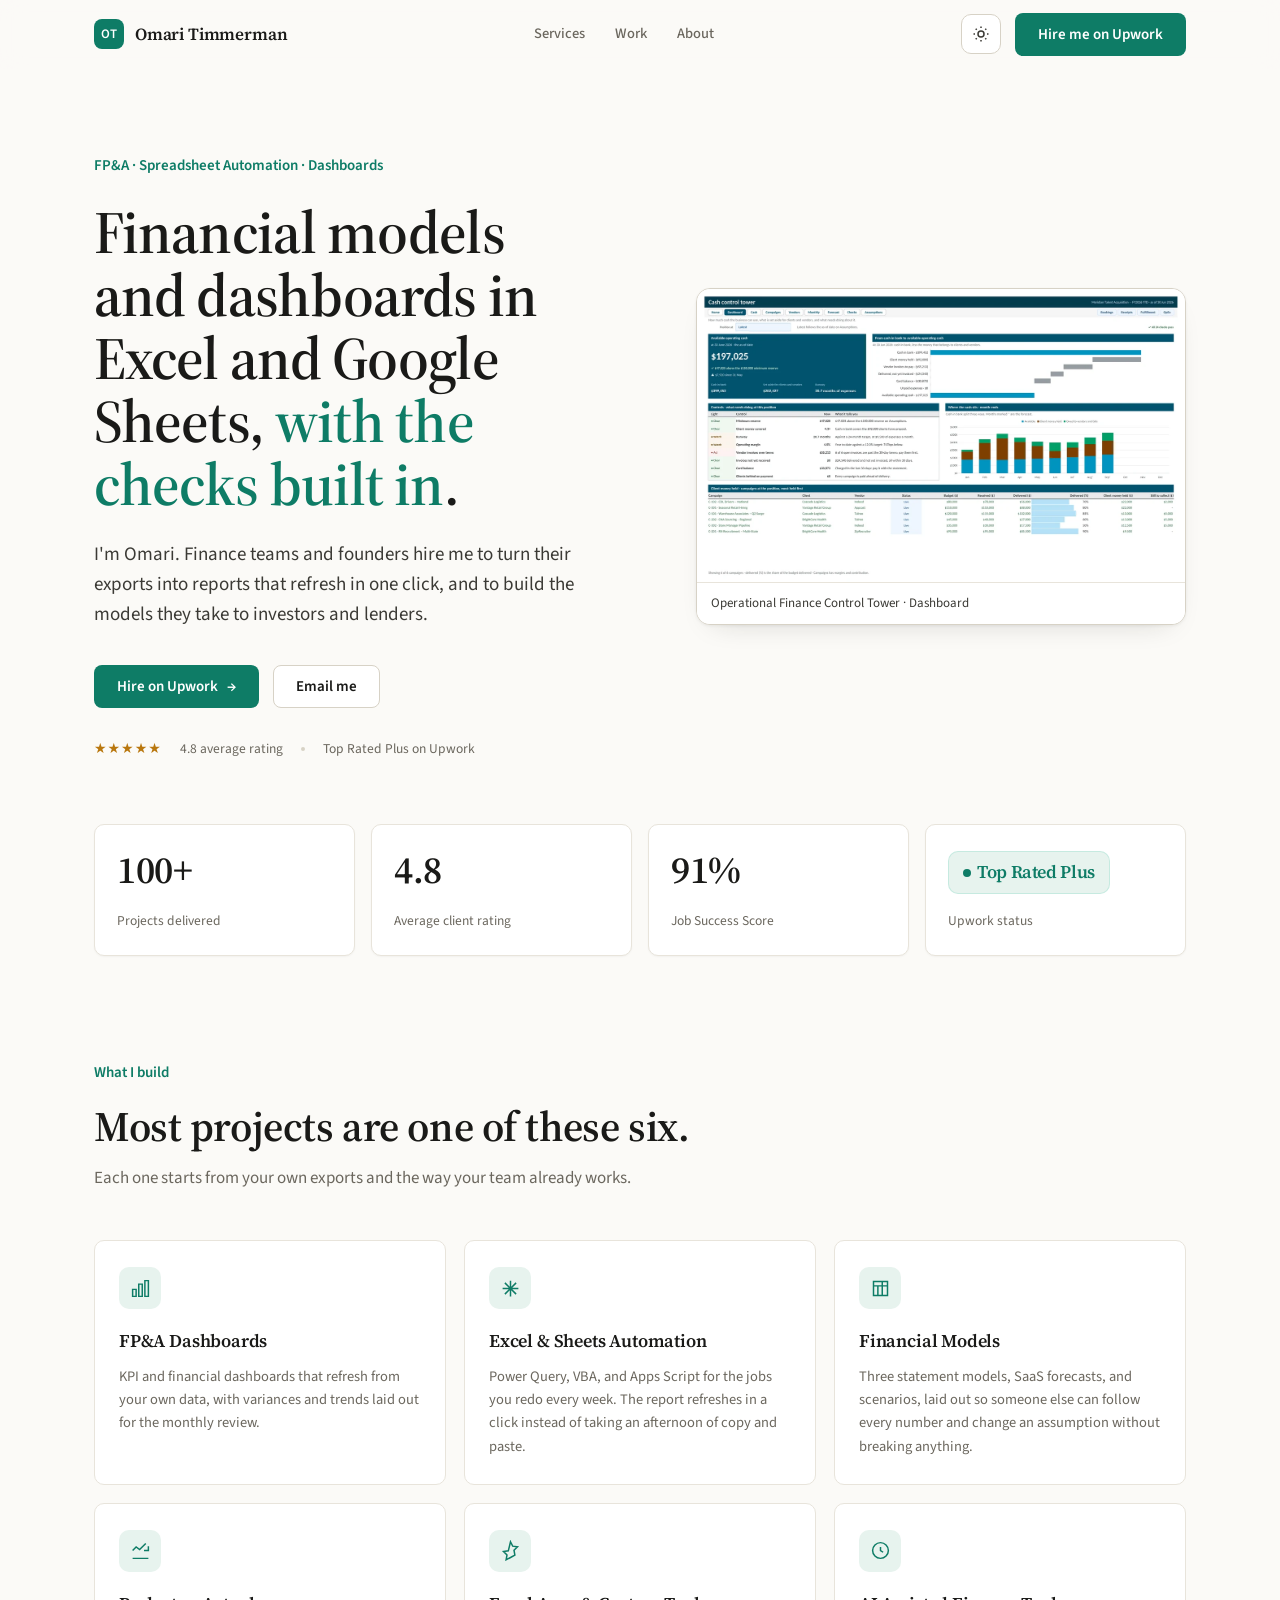
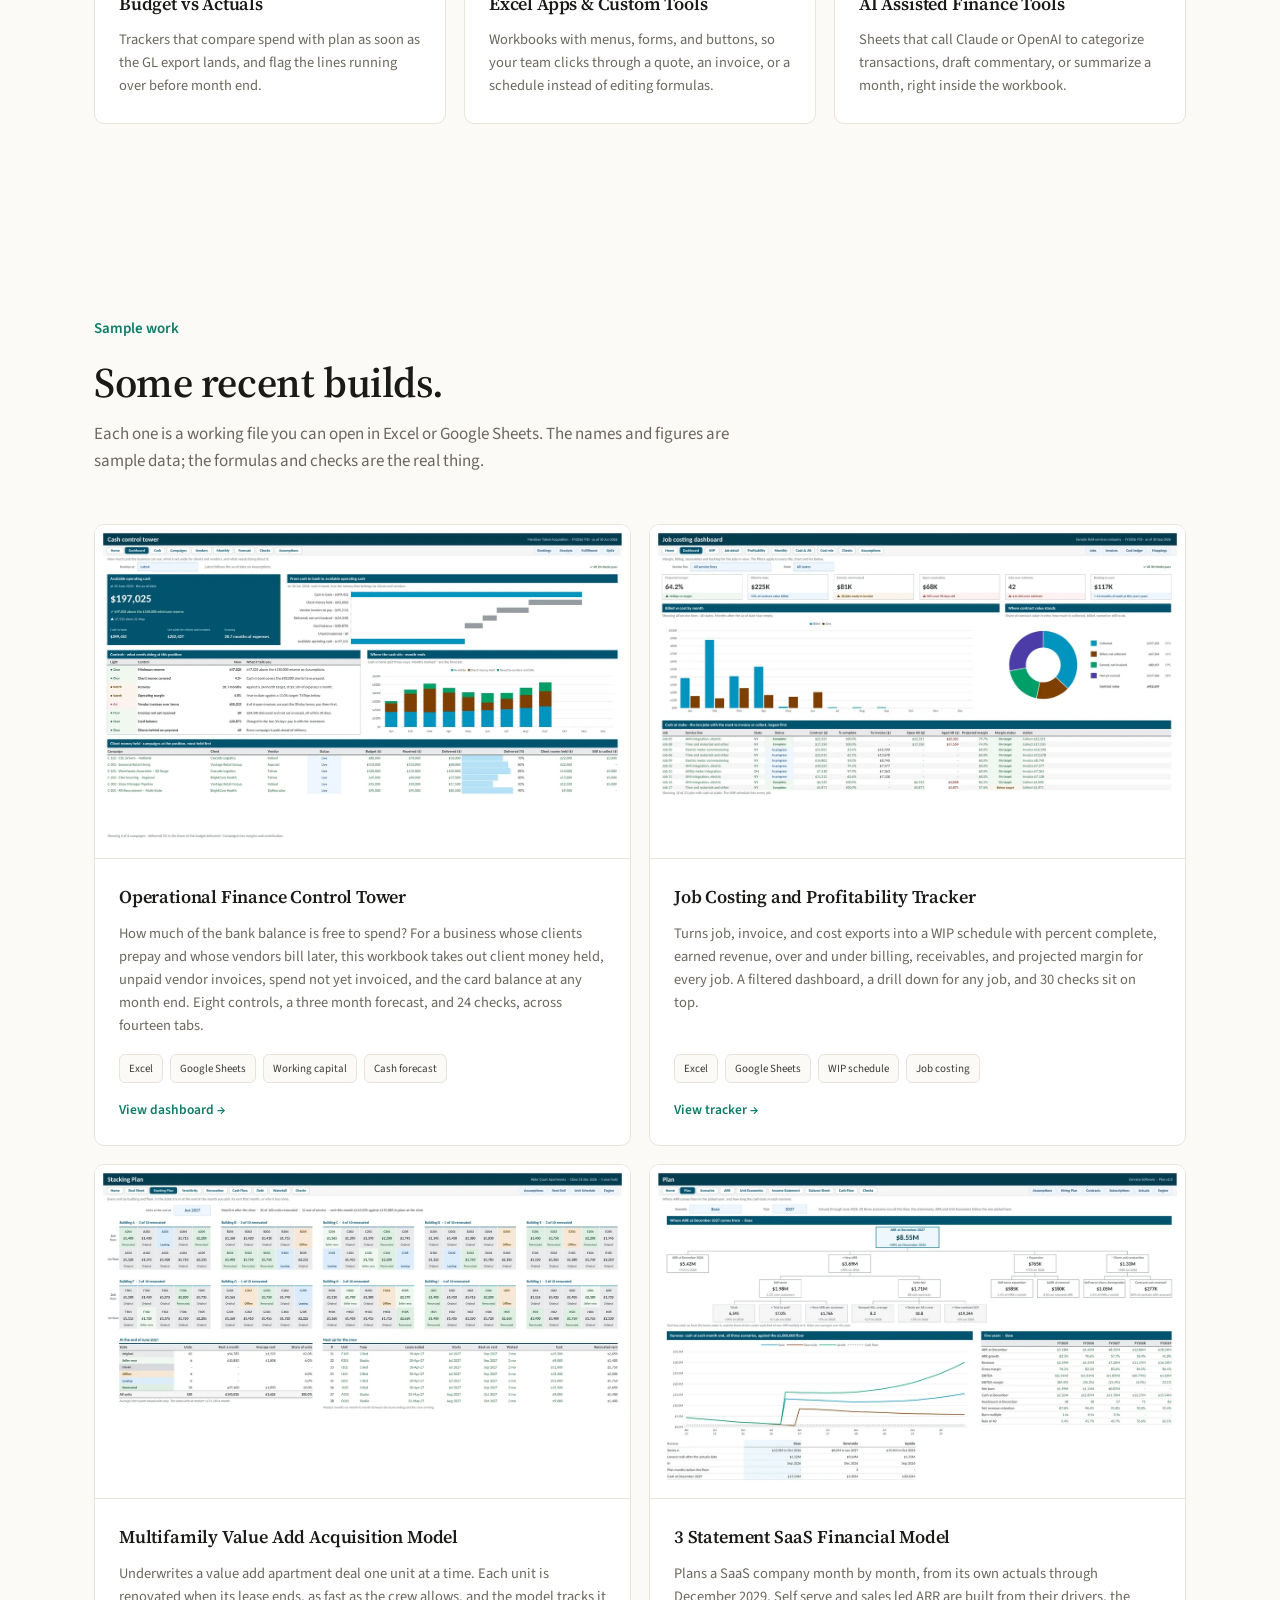
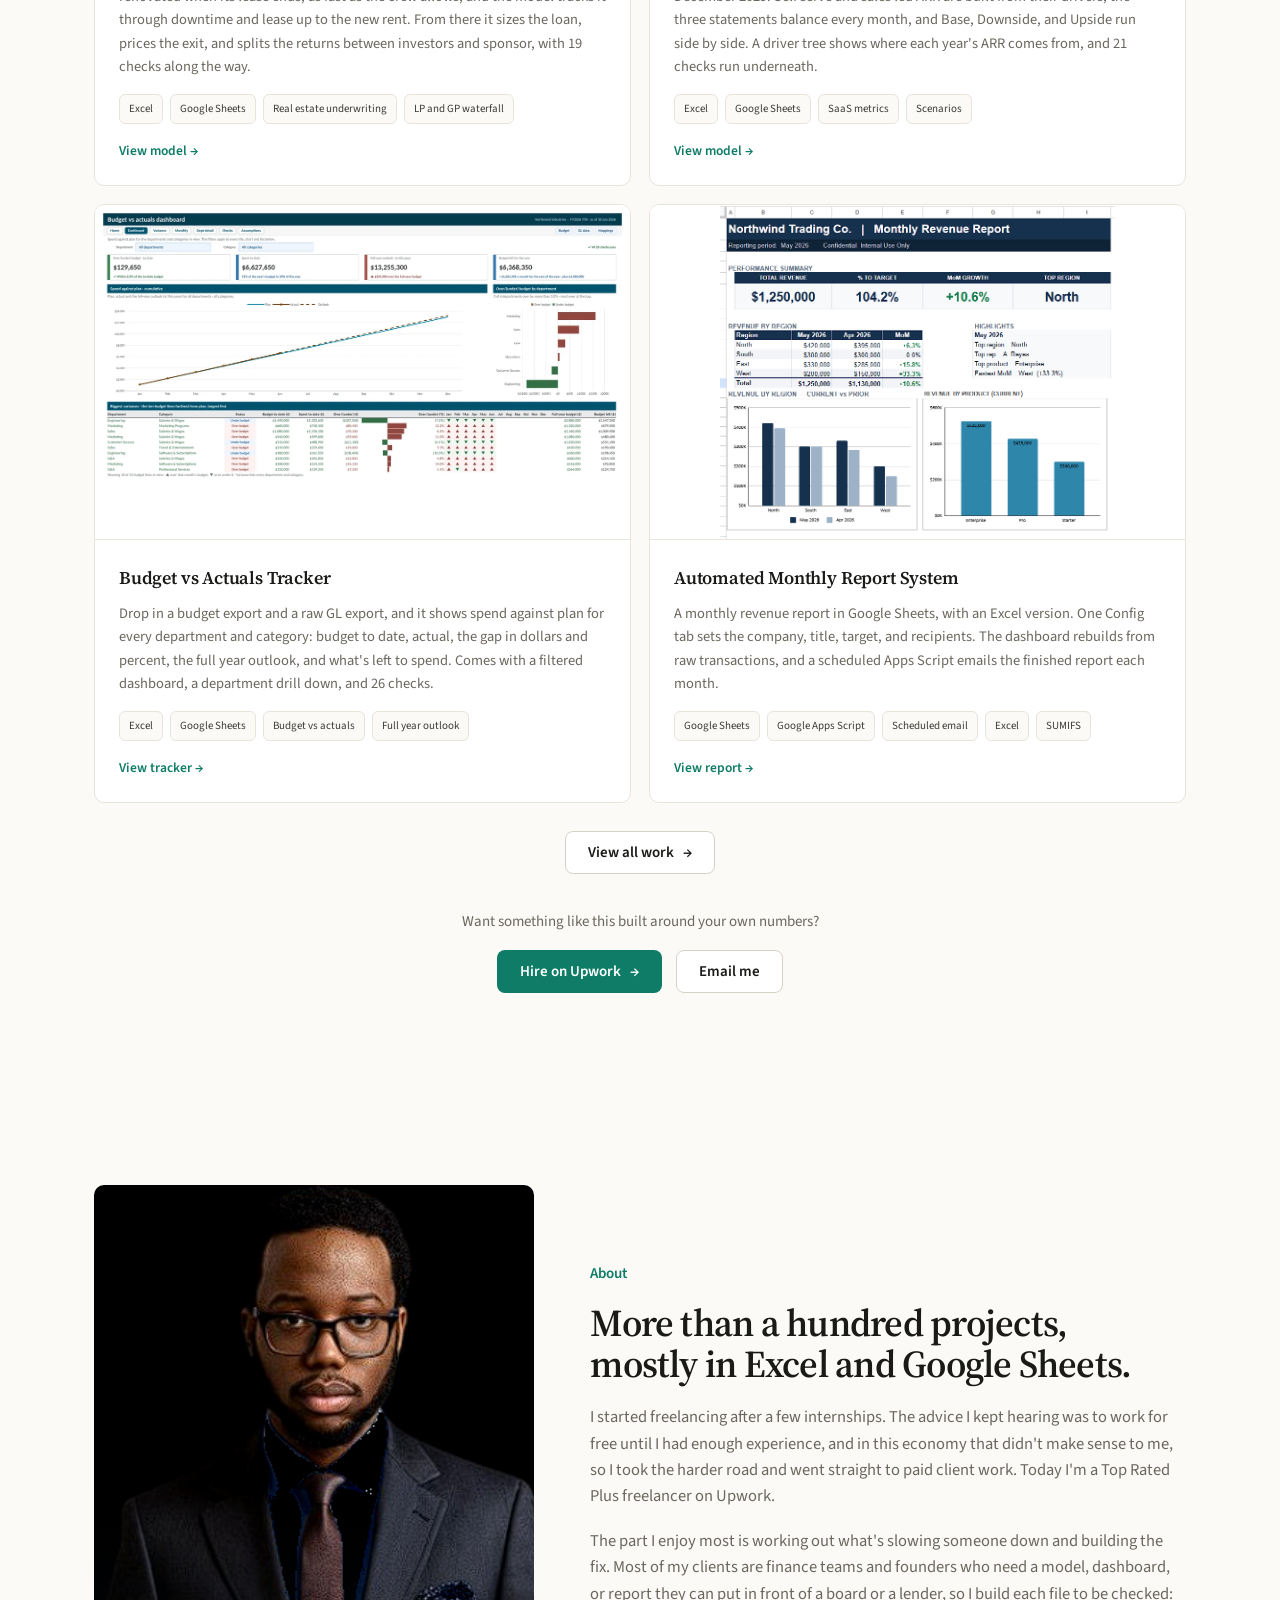
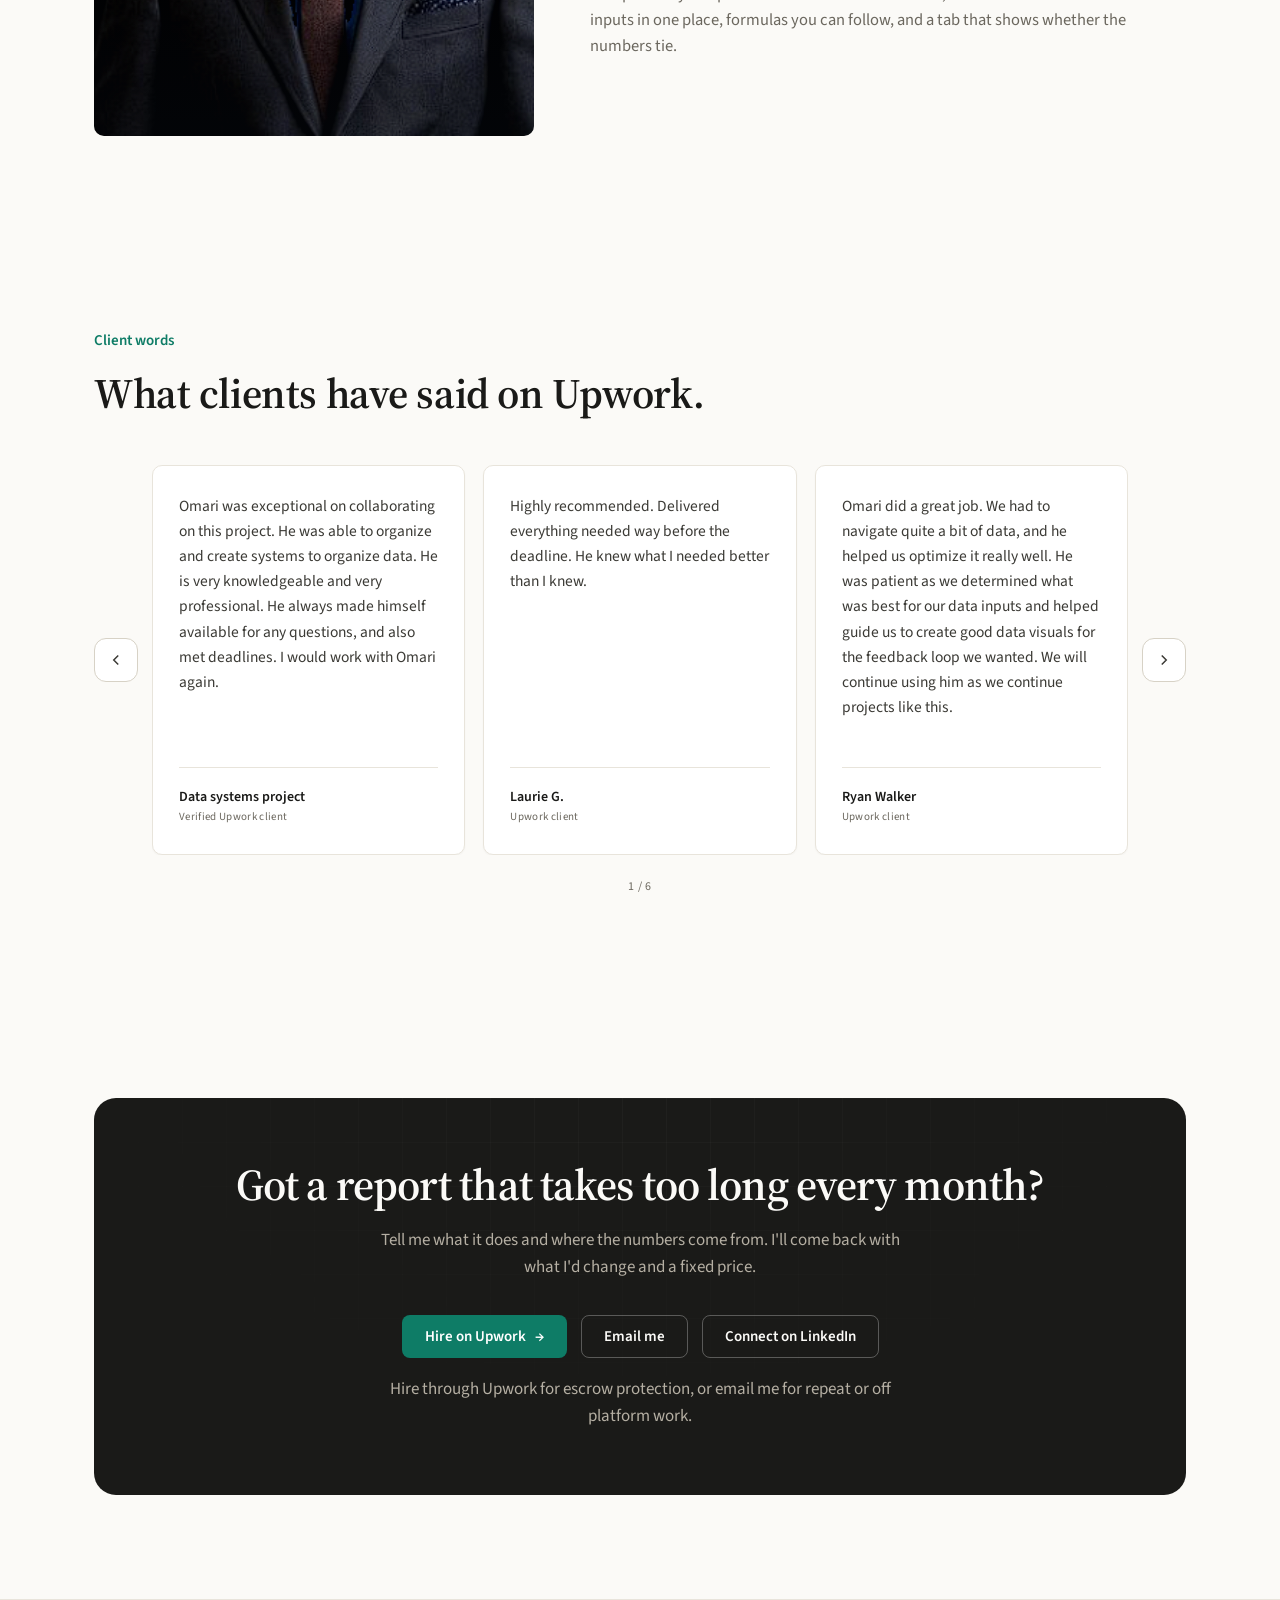
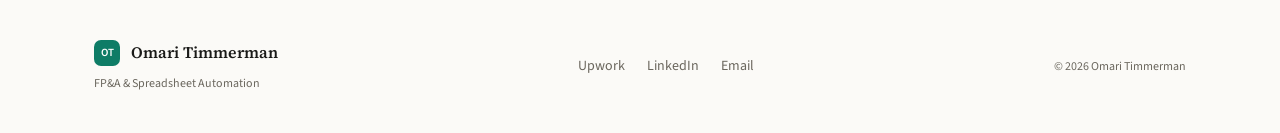
==== index.html @ 6c4e1626 "Match Upwork: rating 4.8, Job Success 91%, reviews in the clients' words - Homepage and live deck sh" ====
<!DOCTYPE html>
<html lang="en">
<head>
<meta charset="UTF-8">
<meta name="viewport" content="width=device-width, initial-scale=1.0">
<script>
(function(){
  var stored = localStorage.getItem('theme');
  var dark = stored === 'dark' || (stored !== 'light' && window.matchMedia('(prefers-color-scheme: dark)').matches);
  if (dark) document.documentElement.setAttribute('data-theme', 'dark');
})();
</script>
<title>Omari Timmerman · FP&A Dashboards &amp; Spreadsheet Automation</title>
<meta name="description" content="Financial models, dashboards, and reporting in Excel and Google Sheets, with the checks built in. Omari Timmerman, Top Rated Plus on Upwork, 100+ projects.">
<link rel="canonical" href="https://timmermaninsight.com/">
<meta property="og:url" content="https://timmermaninsight.com/">
<meta property="og:image" content="https://timmermaninsight.com/assets/og-default.webp">
<meta name="twitter:image" content="https://timmermaninsight.com/assets/og-default.webp">
<meta property="og:type" content="website">
<meta property="og:title" content="Omari Timmerman · FP&A Dashboards &amp; Spreadsheet Automation">
<meta property="og:description" content="Financial models, dashboards, and reporting in Excel and Google Sheets, with the checks built in.">
<meta name="twitter:card" content="summary_large_image">
<link rel="icon" href="data:image/svg+xml,%3Csvg xmlns='http://www.w3.org/2000/svg' viewBox='0 0 32 32'%3E%3Crect width='32' height='32' rx='7' fill='%2334C29E'/%3E%3Ctext x='16' y='22' font-family='monospace' font-size='15' font-weight='700' fill='white' text-anchor='middle'%3EOT%3C/text%3E%3C/svg%3E">
<link rel="preconnect" href="https://fonts.googleapis.com">
<link rel="preconnect" href="https://fonts.gstatic.com" crossorigin>
<link href="https://fonts.googleapis.com/css2?family=Source+Sans+3:wght@400;500;600;700&family=Source+Serif+4:opsz,wght@8..60,500;8..60,600;8..60,700&display=swap" rel="stylesheet">
<link rel="stylesheet" href="styles.css?v=20261114c">
</head>
<body>

<!-- NAV -->
<header class="nav" id="nav">
  <div class="wrap nav-inner">
    <a href="#top" class="brand"><span class="mark">OT</span> Omari Timmerman</a>
    <nav class="nav-links">
      <a href="#services">Services</a>
      <a href="work.html">Work</a>
      <a href="#about">About</a>
    </nav>
    <div class="nav-cta">
      <button type="button" class="theme-toggle" id="theme-toggle" aria-label="Switch to dark mode" aria-pressed="false">
        <svg class="theme-icon theme-icon-sun" viewBox="0 0 24 24" fill="none" stroke="currentColor" stroke-width="2" aria-hidden="true"><circle cx="12" cy="12" r="4"/><path d="M12 2v2M12 20v2M4.93 4.93l1.41 1.41M17.66 17.66l1.41 1.41M2 12h2M20 12h2M4.93 19.07l1.41-1.41M17.66 6.34l1.41-1.41"/></svg>
        <svg class="theme-icon theme-icon-moon" viewBox="0 0 24 24" fill="none" stroke="currentColor" stroke-width="2" aria-hidden="true"><path d="M21 12.79A9 9 0 1 1 11.21 3 7 7 0 0 0 21 12.79z"/></svg>
      </button>
      <a class="btn btn-primary" href="https://www.upwork.com/freelancers/omaritimmerman" target="_blank" rel="noopener">Hire me on Upwork</a>
    </div>
  </div>
</header>

<main id="top">

<!-- HERO -->
<section class="hero">
  <div class="hero-grid-bg"></div>
  <div class="wrap hero-inner">
    <div class="hero-copy">
      <span class="eyebrow">FP&amp;A · Spreadsheet Automation · Dashboards</span>
      <h1>Financial models and dashboards in Excel and Google Sheets, <span class="hl">with the checks built in</span>.</h1>
      <p class="hero-sub">I'm Omari. Finance teams and founders hire me to turn their exports into reports that refresh in one click, and to build the models they take to investors and lenders.</p>
      <div class="hero-actions">
        <a class="btn btn-primary" href="https://www.upwork.com/freelancers/omaritimmerman" target="_blank" rel="noopener">Hire on Upwork <span class="btn-arrow">&rarr;</span></a>
        <a class="btn btn-ghost" href="mailto:Omari@timmermaninsight.com?subject=Project%20inquiry">Email me</a>
      </div>
      <div class="hero-trust">
        <span class="stars">&#9733;&#9733;&#9733;&#9733;&#9733;</span>
        <span>4.8 average rating</span>
        <span class="dot"></span>
        <span>Top Rated Plus on Upwork</span>
      </div>
    </div>

    <div class="hero-vis">
      <a class="hero-shot" href="operational-finance-control.html">
        <img src="assets/operational-finance-control/cover.webp" width="1200" height="721" style="display:block;width:100%;max-width:100%;height:auto" alt="The Dashboard tab of the Operational Finance Control Tower workbook">
        <span class="hero-shot__cap">Operational Finance Control Tower · Dashboard</span>
      </a>
    </div>
  </div>
</section>

<!-- STATS -->
<section class="stats" aria-label="Track record">
  <div class="wrap">
    <div class="stats-grid">
      <div class="stat reveal">
        <div class="num"><span>100+</span></div>
        <div class="lab">Projects delivered</div>
      </div>
      <div class="stat reveal">
        <div class="num"><span>4.8</span></div>
        <div class="lab">Average client rating</div>
      </div>
      <div class="stat reveal">
        <div class="num"><span>91%</span></div>
        <div class="lab">Job Success Score</div>
      </div>
      <div class="stat reveal">
        <div class="num num-status"><span class="status-badge">Top Rated Plus</span></div>
        <div class="lab">Upwork status</div>
      </div>
    </div>
  </div>
</section>


<!-- SERVICES -->
<section id="services">
  <div class="wrap">
    <div class="sec-head reveal">
      <span class="eyebrow">What I build</span>
      <h2>Most projects are one of these six.</h2>
      <p>Each one starts from your own exports and the way your team already works.</p>
    </div>
    <div class="services-grid">
      <div class="svc reveal">
        <div class="svc-ic"><svg viewBox="0 0 24 24"><path d="M3 13h4v8H3zM10 7h4v14h-4zM17 3h4v18h-4z"/></svg></div>
        <h3>FP&amp;A Dashboards</h3>
        <p>KPI and financial dashboards that refresh from your own data, with variances and trends laid out for the monthly review.</p>
      </div>
      <div class="svc reveal">
        <div class="svc-ic"><svg viewBox="0 0 24 24"><path d="M12 3v18M3 12h18M5.6 5.6l12.8 12.8M18.4 5.6 5.6 18.4"/></svg></div>
        <h3>Excel &amp; Sheets Automation</h3>
        <p>Power Query, VBA, and Apps Script for the jobs you redo every week. The report refreshes in a click instead of taking an afternoon of copy and paste.</p>
      </div>
      <div class="svc reveal">
        <div class="svc-ic"><svg viewBox="0 0 24 24"><path d="M4 4h16v16H4zM4 9h16M9 9v11M14 4v16"/></svg></div>
        <h3>Financial Models</h3>
        <p>Three statement models, SaaS forecasts, and scenarios, laid out so someone else can follow every number and change an assumption without breaking anything.</p>
      </div>
      <div class="svc reveal">
        <div class="svc-ic"><svg viewBox="0 0 24 24"><path d="M3 12l4-4 4 3 7-7M21 7v5h-5M3 21h18"/></svg></div>
        <h3>Budget vs Actuals</h3>
        <p>Trackers that compare spend with plan as soon as the GL export lands, and flag the lines running over before month end.</p>
      </div>
      <div class="svc reveal">
        <div class="svc-ic"><svg viewBox="0 0 24 24"><path d="M12 2l2.5 5 5.5.8-4 3.9 1 5.5L12 20l-5 2.6 1-5.5-4-3.9 5.5-.8z"/></svg></div>
        <h3>Excel Apps &amp; Custom Tools</h3>
        <p>Workbooks with menus, forms, and buttons, so your team clicks through a quote, an invoice, or a schedule instead of editing formulas.</p>
      </div>
      <div class="svc reveal">
        <div class="svc-ic"><svg viewBox="0 0 24 24"><path d="M12 3a9 9 0 100 18 9 9 0 000-18zM12 8v4l3 2"/></svg></div>
        <h3>AI Assisted Finance Tools</h3>
        <p>Sheets that call Claude or OpenAI to categorize transactions, draft commentary, or summarize a month, right inside the workbook.</p>
      </div>
    </div>
  </div>
</section>

<!-- WORK -->
<section id="work">
  <div class="wrap">
    <div class="sec-head reveal">
      <span class="eyebrow">Sample work</span>
      <h2>Some recent builds.</h2>
      <p>Each one is a working file you can open in Excel or Google Sheets. The names and figures are sample data; the formulas and checks are the real thing.</p>
    </div>
    <div class="work-grid" id="featured-work"></div>
    <div class="reveal" style="margin-top:28px;text-align:center">
      <a class="btn btn-ghost" href="work.html">View all work <span class="btn-arrow">&rarr;</span></a>
    </div>
    <div class="work-cta reveal">
      <p>Want something like this built around your own numbers?</p>
      <div class="cta-pair">
        <a class="btn btn-primary" href="https://www.upwork.com/freelancers/omaritimmerman" target="_blank" rel="noopener">Hire on Upwork <span class="btn-arrow">&rarr;</span></a>
        <a class="btn btn-ghost" href="mailto:Omari@timmermaninsight.com?subject=Project%20inquiry">Email me</a>
      </div>
    </div>
  </div>
</section>



<!-- ABOUT -->
<section id="about">
  <div class="wrap about-inner">
    <div class="about-photo reveal">
      <div class="photo-frame"><img src="assets/omari-photo.webp" alt="Omari Timmerman, FP&amp;A and spreadsheet automation specialist" width="456" height="381" loading="lazy"></div>
    </div>
    <div class="about-text reveal">
      <span class="eyebrow">About</span>
      <h2>More than a hundred projects, mostly in Excel and Google Sheets.</h2>
      <p>I started freelancing after a few internships. The advice I kept hearing was to work for free until I had enough experience, and in this economy that didn't make sense to me, so I took the harder road and went straight to paid client work. Today I'm a Top Rated Plus freelancer on Upwork.</p>
      <p>The part I enjoy most is working out what's slowing someone down and building the fix. Most of my clients are finance teams and founders who need a model, dashboard, or report they can put in front of a board or a lender, so I build each file to be checked: inputs in one place, formulas you can follow, and a tab that shows whether the numbers tie.</p>
    </div>
  </div>
</section>

<!-- TESTIMONIALS -->
<section id="testimonials">
  <div class="wrap">
    <div class="sec-head reveal">
      <span class="eyebrow">Client words</span>
      <h2>What clients have said on Upwork.</h2>
    </div>
    <div class="tst-carousel reveal">
      <button type="button" class="tst-nav tst-prev" aria-label="Previous testimonials">
        <svg viewBox="0 0 24 24" fill="none" stroke="currentColor" stroke-width="2" aria-hidden="true"><path d="M15 18l-6-6 6-6"/></svg>
      </button>
      <div class="tst-viewport" id="tst-viewport">
        <div class="tst-track" id="tst-track">
          <div class="tst">
            <p class="q">Omari was exceptional on collaborating on this project. He was able to organize and create systems to organize data. He is very knowledgeable and very professional. He always made himself available for any questions, and also met deadlines. I would work with Omari again.</p>
            <div class="by"><div><div class="nm">Data systems project</div><div class="role">Verified Upwork client</div></div></div>
          </div>
          <div class="tst">
            <p class="q">Highly recommended. Delivered everything needed way before the deadline. He knew what I needed better than I knew.</p>
            <div class="by"><div><div class="nm">Laurie G.</div><div class="role">Upwork client</div></div></div>
          </div>
          <div class="tst">
            <p class="q">Omari did a great job. We had to navigate quite a bit of data, and he helped us optimize it really well. He was patient as we determined what was best for our data inputs and helped guide us to create good data visuals for the feedback loop we wanted. We will continue using him as we continue projects like this.</p>
            <div class="by"><div><div class="nm">Ryan Walker</div><div class="role">Upwork client</div></div></div>
          </div>
          <div class="tst">
            <p class="q">Omari was wonderful to work with. Would hire him again.</p>
            <div class="by"><div><div class="nm">Excel spreadsheet with data analytics</div><div class="role">Verified Upwork client</div></div></div>
          </div>
          <div class="tst">
            <p class="q">A+ Service</p>
            <div class="by"><div><div class="nm">Updating spreadsheet</div><div class="role">Verified Upwork client</div></div></div>
          </div>
          <div class="tst">
            <p class="q">Omari provided the best experience I have ever had on Upwork. He was a ninja when it came to the technical stuff.</p>
            <div class="by"><div><div class="nm">Custom Excel documents</div><div class="role">Verified Upwork client</div></div></div>
          </div>
          <div class="tst">
            <p class="q">Omari was fantastic and had a genuine understanding of a rather complex job. We had several iterations and Omari was pleasant and engaging throughout the sometimes arduous process! Highly recommend!</p>
            <div class="by"><div><div class="nm">Bond ladder charts · Excel / Power BI</div><div class="role">Verified Upwork client</div></div></div>
          </div>
          <div class="tst">
            <p class="q">Needed something quickly, great communication and execution!</p>
            <div class="by"><div><div class="nm">Excel XLOOKUP</div><div class="role">Verified Upwork client</div></div></div>
          </div>
          <div class="tst">
            <p class="q">Omari was tasked with a difficult project. He was responsive, professional, and added value at every step. I would highly recommend him.</p>
            <div class="by"><div><div class="nm">Book sales tracking spreadsheet</div><div class="role">Verified Upwork client</div></div></div>
          </div>
          <div class="tst">
            <p class="q">Quality work, very timely patient and professional! Will most certainly hire again in the near future.</p>
            <div class="by"><div><div class="nm">30 minute consultation</div><div class="role">Verified Upwork client</div></div></div>
          </div>
          <div class="tst">
            <p class="q">Omari was fantastic to work with! He frequently checked in with me, responded quickly, communicated and worked well with my feedback/suggestions, and was patient with me and willing to work on my time frames. He provided a better end product than what I initially hoped for!</p>
            <div class="by"><div><div class="nm">Excel formulas · pharmacy business</div><div class="role">Verified Upwork client</div></div></div>
          </div>
          <div class="tst">
            <p class="q">Omari was fantastic to work with. I was busy and scattered but he was communicative, clear, and kept the project moving along. He quickly understood what I was looking for and worked within the guidance I gave, and was very professional in helping appropriately scope the work for my budget. Also great at data visualization. Would absolutely hire again.</p>
            <div class="by"><div><div class="nm">Metrics dashboard · retail store</div><div class="role">Verified Upwork client</div></div></div>
          </div>
          <div class="tst">
            <p class="q">Omari was extremely responsive, professional and helpful. He has worked really hard on my project and produced work very quickly, which was great.</p>
            <div class="by"><div><div class="nm">Retention and bonus structure</div><div class="role">Verified Upwork client</div></div></div>
          </div>
          <div class="tst">
            <p class="q">Omari was a true professional throughout the entire project. Highly recommend.</p>
            <div class="by"><div><div class="nm">Excel sheet update and automation</div><div class="role">Verified Upwork client</div></div></div>
          </div>
          <div class="tst">
            <p class="q">Excellent work. Very happy to assist with changes. Prompt and professional.</p>
            <div class="by"><div><div class="nm">Google Sheets multi sheet integration</div><div class="role">Verified Upwork client</div></div></div>
          </div>
          <div class="tst">
            <p class="q">Omari was great to work with. He's smart and understood what I needed.</p>
            <div class="by"><div><div class="nm">Budget template</div><div class="role">Verified Upwork client</div></div></div>
          </div>
          <div class="tst">
            <p class="q">I had a great experience working with Omari on an Excel project. He quickly understood what I needed, delivered exactly what I asked for, and was professional and easy to communicate with throughout. If you're looking for someone skilled in Excel, I highly recommend working with him. I'll definitely be reaching out to Omari again for future projects!</p>
            <div class="by"><div><div class="nm">Labor efficiency project</div><div class="role">Verified Upwork client</div></div></div>
          </div>
          <div class="tst">
            <p class="q">Stayed up with me most of the night working an investor profit map. Kudos to Omari for his dedication to the success of our organization.</p>
            <div class="by"><div><div class="nm">Financial model development</div><div class="role">Verified Upwork client</div></div></div>
          </div>
        </div>
      </div>
      <button type="button" class="tst-nav tst-next" aria-label="Next testimonials">
        <svg viewBox="0 0 24 24" fill="none" stroke="currentColor" stroke-width="2" aria-hidden="true"><path d="M9 18l6-6-6-6"/></svg>
      </button>
    </div>
    <p class="tst-counter-wrap reveal"><span class="tst-counter" id="tst-counter">1 / 1</span></p>
  </div>
</section>


<!-- CTA -->
<section class="cta-band">
  <div class="wrap">
    <div class="cta-box reveal">
      <div class="cgrid"></div>
      <div class="inner">
        <h2>Got a report that takes too long every month?</h2>
        <p>Tell me what it does and where the numbers come from. I'll come back with what I'd change and a fixed price.</p>
        <div class="cta-actions">
          <a class="btn btn-primary" href="https://www.upwork.com/freelancers/omaritimmerman" target="_blank" rel="noopener">Hire on Upwork <span class="btn-arrow">&rarr;</span></a>
          <a class="btn btn-ghost" href="mailto:Omari@timmermaninsight.com?subject=Project%20inquiry">Email me</a>
          <a class="btn btn-ghost" href="https://www.linkedin.com/in/omari-timmerman-9a36b9190" target="_blank" rel="noopener">Connect on LinkedIn</a>
        </div>
        <p class="cta-note">Hire through Upwork for escrow protection, or email me for repeat or off platform work.</p>
      </div>
    </div>
  </div>
</section>

</main>

<!-- FOOTER -->
<footer>
  <div class="wrap foot-inner">
    <div>
      <div class="foot-brand"><span class="mark mark--foot">OT</span> Omari Timmerman</div>
      <div class="foot-meta" style="margin-top:8px">FP&amp;A &amp; Spreadsheet Automation</div>
    </div>
    <nav class="foot-links">
      <a href="https://www.upwork.com/freelancers/omaritimmerman" target="_blank" rel="noopener">Upwork</a>
      <a href="https://www.linkedin.com/in/omari-timmerman-9a36b9190" target="_blank" rel="noopener">LinkedIn</a>
      <a href="mailto:Omari@timmermaninsight.com">Email</a>
    </nav>
    <div class="foot-meta">&copy; 2026 Omari Timmerman</div>
  </div>
</footer>

<script src="theme.js?v=20261114c"></script>
<script src="reveal.js?v=20261114c"></script>
<script src="works.js?v=20261114c"></script>
<script src="works-render.js?v=20261114c"></script>
<script src="testimonials.js?v=20261114c"></script>
<script>
  renderFeaturedWorks(document.getElementById('featured-work'));
  initTestimonialCarousel();

  var nav = document.getElementById('nav');
  window.addEventListener('scroll', function(){
    if(window.scrollY > 8){ nav.classList.add('scrolled'); } else { nav.classList.remove('scrolled'); }
  }, {passive:true});

  initReveal(document);

  var reduce = window.matchMedia('(prefers-reduced-motion: reduce)').matches;
  function runCount(el){
    var target = parseFloat(el.getAttribute('data-target'));
    var dec = parseInt(el.getAttribute('data-decimals') || '0', 10);
    var suffix = el.getAttribute('data-suffix') || '';
    if(reduce){ el.textContent = target.toFixed(dec) + suffix; return; }
    var start = null, dur = 1300;
    function step(ts){
      if(!start) start = ts;
      var p = Math.min((ts - start)/dur, 1);
      var eased = 1 - Math.pow(1 - p, 3);
      el.textContent = (target * eased).toFixed(dec) + suffix;
      if(p < 1) requestAnimationFrame(step);
      else el.textContent = target.toFixed(dec) + suffix;
    }
    requestAnimationFrame(step);
  }
  var counts = document.querySelectorAll('.count');
  if('IntersectionObserver' in window){
    // The real numbers ship in the HTML (for previews, crawlers and no-JS);
    // they reset to zero only when the count-up animation is going to run.
    if(!reduce){
      counts.forEach(function(el){
        var dec = parseInt(el.getAttribute('data-decimals') || '0', 10);
        el.textContent = (0).toFixed(dec) + (el.getAttribute('data-suffix') || '');
      });
    }
    var io2 = new IntersectionObserver(function(entries){
      entries.forEach(function(e){ if(e.isIntersecting){ runCount(e.target); io2.unobserve(e.target); } });
    }, {threshold:.5});
    counts.forEach(function(el){ io2.observe(el); });
  } else {
    counts.forEach(runCount);
  }

</script>
</body>
</html>
---- styles.css ----
:root{
  --canvas:#F4F6F8;
  --surface:#FFFFFF;
  --ink:#0C1322;
  --ink-soft:#2A3342;
  --muted:#5C6573;
  --hair:#E5E8EC;
  --hair-strong:#D4D9E0;
  --brand:#0E7C66;
  --brand-press:#0A6353;
  --brand-tint:#E8FAF5;
  --pos:#0E7A57;
  --warn:#B9770E;
  --warn-tint:#FBF1DE;
  --neg:#C2452F;
  --band-bg:#0C1322;
  --band-fg:#FFFFFF;
  --band-muted:#9AA4B2;
  --band-accent:#7FD9BE;
  --nav-bg:rgba(244,246,248,.78);
  --nav-bg-scrolled:rgba(244,246,248,.92);
  --deck-bg:#0E1A2B;
  --deck-surface:#16263C;
  --deck-surface-2:#1C2E47;
  --deck-teal:#34C29E;
  --deck-teal-hover:#41cfa9;
  --deck-teal-soft:rgba(52,194,158,.16);
  --deck-text:#EAF0F8;
  --deck-muted:#A7B4C6;
  --deck-chart-label:#6F7F93;
  --deck-chart-bar:#54637A;
  --deck-btn-text:#08221B;
  --deck-line:rgba(255,255,255,.11);
  --deck-line-soft:rgba(255,255,255,.08);
  --deck-line-faint:rgba(255,255,255,.07);
  --deck-line-grid:rgba(255,255,255,.045);
  --radius:14px;
  --radius-sm:10px;
  --maxw:1140px;
  --shadow:0 1px 2px rgba(12,19,34,.04), 0 12px 32px -18px rgba(12,19,34,.18);
  --shadow-lift:0 2px 4px rgba(12,19,34,.05), 0 24px 48px -24px rgba(12,19,34,.26);
  --mono:'IBM Plex Mono',ui-monospace,SFMono-Regular,Menlo,monospace;
  --display:'Space Grotesk',system-ui,sans-serif;
  --body:'Inter',system-ui,-apple-system,sans-serif;
}

[data-theme="dark"]{
  --canvas:#0E1117;
  --surface:#161B24;
  --ink:#E8ECF1;
  --ink-soft:#C4CBD4;
  --muted:#8A94A2;
  --hair:#252B36;
  --hair-strong:#313845;
  --brand:#0E7C66;
  --brand-press:#0A6353;
  --brand-tint:#152A26;
  --pos:#2BB87E;
  --warn:#D4920F;
  --warn-tint:#2A2418;
  --neg:#E05A45;
  --band-bg:#070A0F;
  --band-fg:#E8ECF1;
  --band-muted:#8A94A2;
  --band-accent:#7FD9BE;
  --nav-bg:rgba(14,17,23,.82);
  --nav-bg-scrolled:rgba(14,17,23,.94);
  --shadow:0 1px 2px rgba(0,0,0,.2), 0 12px 32px -18px rgba(0,0,0,.45);
  --shadow-lift:0 2px 4px rgba(0,0,0,.22), 0 24px 48px -24px rgba(0,0,0,.5);
}

*{box-sizing:border-box;margin:0;padding:0}
html{scroll-behavior:smooth}
body{
  font-family:var(--body);
  background:var(--canvas);
  color:var(--ink);
  line-height:1.6;
  -webkit-font-smoothing:antialiased;
  text-rendering:optimizeLegibility;
  overflow-x:hidden;
}
a{color:inherit;text-decoration:none}
.wrap{max-width:var(--maxw);margin:0 auto;padding:0 24px}
.mono{font-family:var(--mono);font-variant-numeric:tabular-nums}

/* eyebrow / labels */
.eyebrow{
  font-family:var(--mono);
  font-size:12px;
  letter-spacing:.16em;
  text-transform:uppercase;
  color:var(--accent-text);
  font-weight:500;
  display:inline-flex;align-items:center;gap:10px;
}

/* buttons */
.btn{
  display:inline-flex;align-items:center;gap:9px;
  font-family:var(--body);font-weight:600;font-size:15px;
  padding:13px 22px;border-radius:11px;border:1px solid transparent;
  cursor:pointer;transition:transform .18s ease, background .18s ease, border-color .18s ease, box-shadow .18s ease;
  line-height:1;white-space:nowrap;
}
.btn-primary{background:var(--brand);color:#fff;box-shadow:0 8px 20px -10px rgba(52,194,158,.55)}
.btn-primary:hover{background:var(--brand-press);transform:translateY(-2px);box-shadow:0 14px 26px -12px rgba(52,194,158,.6)}
.btn-ghost{background:var(--surface);color:var(--ink);border-color:var(--hair-strong)}
.btn-ghost:hover{border-color:var(--ink);transform:translateY(-2px)}
.btn-arrow{transition:transform .18s ease}
.btn:hover .btn-arrow{transform:translateX(3px)}

/* nav */
header.nav{
  position:sticky;top:0;z-index:50;
  background:var(--nav-bg);
  backdrop-filter:saturate(150%) blur(12px);
  -webkit-backdrop-filter:saturate(150%) blur(12px);
  border-bottom:1px solid transparent;
  transition:border-color .25s ease, background .25s ease;
}
header.nav.scrolled{border-bottom-color:var(--hair);background:var(--nav-bg-scrolled)}
.nav-inner{display:flex;align-items:center;justify-content:space-between;height:68px}
.nav-lead{display:flex;align-items:center;gap:22px;min-width:0}
.nav-back{
  font-size:14px;color:var(--muted);font-weight:500;
  display:inline-flex;align-items:center;gap:7px;white-space:nowrap;
  transition:color .15s ease;
}
.nav-back:hover{color:var(--ink)}
.brand{
  display:flex;align-items:center;gap:11px;font-family:var(--display);font-weight:600;font-size:17px;
  letter-spacing:-.01em;white-space:nowrap;flex-shrink:0;line-height:1.1;
}
.brand .mark{
  width:30px;height:30px;border-radius:8px;background:var(--brand);color:#fff;
  display:grid;place-items:center;font-family:var(--mono);font-weight:600;font-size:13px;letter-spacing:0;
}
.foot-brand .mark.mark--foot{
  width:26px;height:26px;border-radius:7px;font-size:11px;
  background:var(--brand);color:#fff;display:grid;place-items:center;
  font-family:var(--mono);font-weight:600;letter-spacing:0;
}
.nav-links{display:flex;align-items:center;gap:30px;flex-shrink:0}
.nav-links a{font-size:14.5px;color:var(--muted);font-weight:500;transition:color .15s ease}
.nav-links a:hover{color:var(--ink)}
.nav-cta{display:flex;align-items:center;gap:14px}
.theme-toggle{
  display:inline-flex;align-items:center;justify-content:center;
  width:40px;height:40px;border-radius:10px;border:1px solid var(--hair-strong);
  background:var(--surface);color:var(--ink-soft);cursor:pointer;flex-shrink:0;padding:0;
  transition:border-color .18s ease, color .18s ease, transform .18s ease;
}
.theme-toggle:hover{border-color:var(--brand);color:var(--accent-text);transform:translateY(-1px)}
.theme-icon{width:18px;height:18px;display:block}
.theme-icon-moon{display:none}
[data-theme="dark"] .theme-icon-sun{display:none}
[data-theme="dark"] .theme-icon-moon{display:block}
.menu-toggle{
  display:none;align-items:center;justify-content:center;
  width:40px;height:40px;border-radius:10px;border:1px solid var(--hair-strong);
  background:var(--surface);color:var(--ink-soft);cursor:pointer;flex-shrink:0;padding:0;
  transition:border-color .18s ease, color .18s ease, transform .18s ease;
}
.menu-toggle:hover{border-color:var(--brand);color:var(--accent-text);transform:translateY(-1px)}
.mobile-nav-drawer{
  position:fixed;inset:0;z-index:100;display:flex;justify-content:flex-end;
}
.mobile-nav-drawer[hidden]{display:none}
.mobile-nav-scrim{
  position:absolute;inset:0;border:0;padding:0;margin:0;cursor:pointer;
  background:color-mix(in srgb, var(--ink) 52%, transparent);
  backdrop-filter:blur(2px);-webkit-backdrop-filter:blur(2px);
}
.mobile-nav-drawer__panel{
  position:relative;z-index:1;width:min(320px,88vw);height:100%;
  background:var(--surface);border-left:1px solid var(--hair);
  box-shadow:var(--shadow-lift);padding:88px 24px 32px;
  display:flex;flex-direction:column;gap:28px;overflow-y:auto;
}
.mobile-nav-links{display:flex;flex-direction:column;gap:4px}
.mobile-nav-links a{
  font-size:16px;font-weight:500;color:var(--ink-soft);padding:12px 10px;border-radius:10px;
  transition:background .15s ease, color .15s ease;
}
.mobile-nav-links a:hover{background:var(--canvas);color:var(--ink)}
.mobile-nav-cta{display:flex;flex-direction:column;gap:12px;margin-top:auto;padding-top:8px;border-top:1px solid var(--hair)}
body.mobile-nav-open{overflow:hidden}
.stats-intro{margin-bottom:14px}
.stats-intro .eyebrow{display:block;margin-bottom:0}

/* section rhythm */
section{padding:96px 0}
.sec-head{max-width:660px;margin-bottom:48px}
.sec-head h2{
  font-family:var(--display);font-weight:600;letter-spacing:-.02em;
  font-size:clamp(28px,4vw,42px);line-height:1.08;margin-top:18px;
}
.sec-head p{color:var(--muted);font-size:17px;margin-top:16px}

/* ---------- HERO ---------- */
.hero{position:relative;padding:84px 0 88px;overflow:hidden}
.hero-grid-bg{
  position:absolute;inset:0;z-index:0;pointer-events:none;
  background-image:
    linear-gradient(var(--hair) 1px,transparent 1px),
    linear-gradient(90deg,var(--hair) 1px,transparent 1px);
  background-size:46px 46px;
  -webkit-mask-image:radial-gradient(120% 95% at 78% 12%, #000 0%, transparent 62%);
  mask-image:radial-gradient(120% 95% at 78% 12%, #000 0%, transparent 62%);
  opacity:.7;
}
.hero-inner{position:relative;z-index:1;display:grid;grid-template-columns:1.05fr .95fr;gap:60px;align-items:center}
.hero h1{
  font-family:var(--display);font-weight:600;letter-spacing:-.03em;
  font-size:clamp(34px,5.2vw,60px);line-height:1.02;margin:22px 0 0;
}
.hero h1 .hl{color:var(--accent-text)}
.hero-sub{color:var(--ink-soft);font-size:clamp(16px,2vw,19px);margin-top:24px;max-width:520px}
.hero-actions{display:flex;gap:14px;margin-top:34px;flex-wrap:wrap}
.hero-trust{margin-top:30px;display:flex;align-items:center;gap:18px;color:var(--muted);font-size:13.5px}
.hero-trust .dot{width:4px;height:4px;border-radius:50%;background:var(--hair-strong)}
.stars{color:var(--warn);letter-spacing:1px;font-size:14px}

/* hero dashboard panel (illustrative sample) */
.panel{
  background:var(--surface);border:1px solid var(--hair);border-radius:var(--radius);
  box-shadow:var(--shadow-lift);padding:22px;position:relative;
}
.panel-top{display:flex;align-items:center;justify-content:space-between;margin-bottom:6px}
.panel-title{font-family:var(--display);font-weight:600;font-size:16px;letter-spacing:-.01em}
.tag{font-family:var(--mono);font-size:10.5px;letter-spacing:.1em;text-transform:uppercase;color:var(--muted);border:1px solid var(--hair);padding:4px 8px;border-radius:6px}
.panel-cap{font-family:var(--mono);font-size:11px;color:var(--muted);margin-bottom:18px}
.row{display:grid;grid-template-columns:64px 1fr 62px;align-items:center;gap:14px;padding:11px 0;border-top:1px solid var(--hair)}
.row-label{font-family:var(--mono);font-size:12px;color:var(--ink-soft)}
.track{height:9px;background:var(--canvas);border-radius:6px;overflow:hidden;position:relative}
.fill{height:100%;border-radius:6px;background:var(--brand);width:0;transition:width 1.1s cubic-bezier(.2,.7,.2,1)}
.fill.warn{background:var(--warn)}
.delta{font-family:var(--mono);font-size:12px;font-weight:600;text-align:right}
.delta.pos{color:var(--pos)}
.delta.warn{color:var(--warn)}
.panel-foot{display:flex;align-items:center;justify-content:space-between;margin-top:16px;padding-top:14px;border-top:1px solid var(--hair)}
.panel-foot .label{font-family:var(--mono);font-size:11px;color:var(--muted)}
.spark{display:block}

/* ---------- STATS ---------- */
.stats{padding:0 0 8px;margin-top:-24px;position:relative;z-index:2}
.stats-grid{display:grid;grid-template-columns:repeat(4,1fr);gap:16px}
.stat{
  background:var(--surface);border:1px solid var(--hair);border-radius:var(--radius);padding:24px 22px;
  box-shadow:var(--shadow);display:flex;flex-direction:column;min-height:132px;
  transition:transform .2s ease, box-shadow .2s ease, border-color .2s ease;
}
.stat:hover{transform:translateY(-3px);box-shadow:var(--shadow-lift);border-color:var(--hair-strong)}
.stat .num{
  font-family:var(--mono);font-weight:600;font-size:clamp(28px,3.4vw,38px);letter-spacing:-.02em;
  color:var(--ink);line-height:1;min-height:42px;display:flex;align-items:center;
}
.stat .lab{color:var(--muted);font-size:13.5px;margin-top:auto;padding-top:12px}
.stat .num-status{align-items:flex-start;padding-top:2px}
.stat .status-badge{
  display:inline-flex;align-items:center;gap:6px;
  font-family:var(--display);font-size:clamp(15px,1.8vw,18px);font-weight:600;
  letter-spacing:-.02em;line-height:1.15;color:var(--accent-text);
  background:var(--brand-tint);border:1px solid rgba(52,194,158,.18);
  padding:10px 14px;border-radius:10px;white-space:nowrap;
}
.stat .status-badge::before{
  content:"";width:8px;height:8px;border-radius:50%;background:var(--brand);flex-shrink:0;
}
.stat .pill{display:inline-block;font-family:var(--mono);font-size:11px;letter-spacing:.06em;color:var(--accent-text);background:var(--brand-tint);padding:5px 9px;border-radius:6px;line-height:1}

/* ---------- SERVICES ---------- */
.services-grid{display:grid;grid-template-columns:repeat(3,1fr);gap:18px}
.svc{
  background:var(--surface);border:1px solid var(--hair);border-radius:var(--radius);padding:26px 24px;
  transition:transform .2s ease, box-shadow .2s ease, border-color .2s ease;
}
.svc:hover{transform:translateY(-4px);box-shadow:var(--shadow-lift);border-color:var(--hair-strong)}
.svc-ic{width:42px;height:42px;border-radius:10px;background:var(--brand-tint);display:grid;place-items:center;margin-bottom:18px}
.svc-ic svg{width:21px;height:21px;stroke:var(--accent-text);fill:none;stroke-width:1.7}
.svc h3{font-family:var(--display);font-weight:600;font-size:18px;letter-spacing:-.01em}
.svc p{color:var(--muted);font-size:14.5px;margin-top:9px}

/* ---------- WORK ---------- */
.work-grid{display:grid;grid-template-columns:repeat(2,1fr);gap:18px;align-items:stretch}
.work{
  background:var(--surface);border:1px solid var(--hair);border-radius:var(--radius);overflow:hidden;
  display:flex;flex-direction:column;height:100%;position:relative;
  transition:transform .2s ease, box-shadow .2s ease, border-color .2s ease;
}
.work:hover{transform:translateY(-4px);box-shadow:var(--shadow-lift);border-color:var(--hair-strong)}
.work-vis{height:128px;flex-shrink:0;border-bottom:1px solid var(--hair);position:relative;display:grid;place-items:center;background:
  linear-gradient(0deg, rgba(52,194,158,.05), rgba(52,194,158,0)),
  repeating-linear-gradient(90deg, var(--hair) 0 1px, transparent 1px 38px),
  repeating-linear-gradient(0deg, var(--hair) 0 1px, transparent 1px 38px),
  var(--surface);}
.work-vis .mini{font-family:var(--mono);font-size:11px;color:var(--accent-text);background:var(--surface);border:1px solid var(--hair);padding:7px 12px;border-radius:8px;box-shadow:var(--shadow)}
.work-vis--thumb{padding:0;display:block;overflow:hidden}
.work-vis--thumb img{width:100%;height:100%;object-fit:cover;object-position:top center;display:block}
.work-body{display:flex;flex-direction:column;flex:1;padding:24px}
.work-body h3{font-family:var(--display);font-weight:600;font-size:18px;letter-spacing:-.01em}
.work-body p{color:var(--muted);font-size:14.5px;margin-top:10px;flex:1}
.chips{display:flex;flex-wrap:wrap;gap:7px;margin-top:16px}
.chip{font-family:var(--mono);font-size:11px;color:var(--ink-soft);background:var(--canvas);border:1px solid var(--hair);padding:5px 9px;border-radius:6px}
.work-cta{margin-top:36px;text-align:center}
.work-cta p{color:var(--muted);font-size:15px;margin-bottom:16px}

/* ---------- DECK CTA ---------- */
.deckcta{
  padding:84px 24px;
}
.deckcta__card{
  display:grid;grid-template-columns:1.05fr .95fr;gap:44px;align-items:center;
  max-width:1040px;margin:0 auto;background:var(--deck-bg);border:1px solid var(--deck-line);
  border-radius:18px;padding:44px 48px;text-decoration:none;
  transition:border-color .18s ease, transform .18s ease;
}
.deckcta__card:hover{border-color:var(--deck-teal);transform:translateY(-2px);}
.deckcta__eyebrow{margin:0 0 16px;font-family:var(--mono);font-size:12px;letter-spacing:.2em;text-transform:uppercase;color:var(--deck-teal);}
.deckcta__title{margin:0 0 14px;font-family:var(--display);font-size:38px;line-height:1.05;font-weight:700;letter-spacing:-.02em;color:var(--deck-text);}
.deckcta__text{margin:0 0 22px;font-size:16px;line-height:1.55;color:var(--deck-muted);max-width:440px;}
.deckcta__meta{display:flex;flex-wrap:wrap;gap:8px;margin-bottom:28px;}
.deckcta__chip{font-family:var(--mono);font-size:12px;color:var(--deck-muted);border:1px solid var(--deck-line);border-radius:4px;padding:6px 10px;}
.deckcta__btn{display:inline-flex;align-items:center;gap:8px;background:var(--deck-teal);color:var(--deck-btn-text);font-weight:600;font-size:15px;padding:12px 20px;border-radius:8px;}
.deckcta__card:hover .deckcta__btn{background:var(--deck-teal-hover);}
.deckcta__preview{position:relative;height:230px;}
.deckcta__slide{
  position:absolute;inset:0;z-index:3;background:var(--deck-surface);border:1px solid var(--deck-line);
  border-radius:12px;padding:18px 20px;display:flex;flex-direction:column;gap:14px;
  background-image:linear-gradient(var(--deck-line-grid) 1px,transparent 1px),linear-gradient(90deg,var(--deck-line-grid) 1px,transparent 1px);
  background-size:30px 30px;
}
.deckcta__edge{position:absolute;border-radius:12px;background:var(--deck-surface-2);border:1px solid var(--deck-line-soft);}
.deckcta__edge--1{inset:10px -10px -10px 10px;z-index:2;}
.deckcta__edge--2{inset:20px -20px -20px 20px;z-index:1;}
.deckcta__fx{display:flex;align-items:center;border:1px solid var(--deck-line);border-radius:5px;overflow:hidden;background:var(--deck-bg);font-family:var(--mono);font-size:11px;}
.deckcta__fx i{font-style:italic;color:var(--deck-teal);padding:7px 9px;border-right:1px solid var(--deck-line);}
.deckcta__fx span{color:var(--deck-muted);padding:7px 10px;white-space:nowrap;overflow:hidden;text-overflow:ellipsis;}
.deckcta__wm{font-family:var(--display);font-weight:700;font-size:15px;letter-spacing:-.01em;color:var(--deck-text);}
.deckcta__chart{width:100%;height:auto;flex:1;min-height:0;}
@media (max-width:820px){
  .deckcta{padding:56px 24px;}
  .deckcta__card{grid-template-columns:1fr;padding:34px;gap:30px;}
  .deckcta__title{font-size:30px;}
  .deckcta__preview{height:200px;order:2;}
}

.card-link{position:absolute;inset:0;z-index:4;border-radius:var(--radius)}
.view-link{display:inline-block;margin-top:16px;font-size:13.5px;font-weight:600;color:var(--accent-text)}
.work:hover .view-link{text-decoration:underline}

/* ---------- PROCESS ---------- */
.process{background:var(--band-bg);color:var(--band-fg);border-radius:0}
.process .eyebrow{color:var(--band-accent)}
.process .sec-head h2{color:var(--band-fg)}
.process .sec-head p{color:var(--band-muted)}
.steps{display:grid;grid-template-columns:repeat(5,1fr);gap:0;border-top:1px solid rgba(255,255,255,.12)}
.step{padding:30px 22px 30px 0;border-right:1px solid rgba(255,255,255,.12);position:relative}
.step:last-child{border-right:none;padding-right:0}
.step .idx{font-family:var(--mono);font-size:13px;color:var(--band-accent);font-weight:600;letter-spacing:.05em}
.step h4{font-family:var(--display);font-weight:600;font-size:16px;margin:16px 0 10px;letter-spacing:-.01em;line-height:1.2}
.step p{color:var(--band-muted);font-size:13.5px;line-height:1.55}
.process-tag{margin-top:44px;font-family:var(--display);font-size:clamp(18px,2.4vw,24px);font-weight:500;color:var(--band-fg);letter-spacing:-.01em}
.process-tag span{color:var(--band-accent)}

/* ---------- STACK ---------- */
.stack{padding-top:84px}
.stack-row{display:flex;flex-wrap:wrap;gap:12px;margin-top:8px}
.tool{
  display:inline-flex;align-items:center;gap:9px;background:var(--surface);border:1px solid var(--hair);
  padding:12px 18px;border-radius:11px;font-weight:500;font-size:14.5px;color:var(--ink-soft);
  transition:border-color .18s ease, transform .18s ease;
}
.tool:hover{border-color:var(--brand);transform:translateY(-2px)}
.tool b{width:9px;height:9px;border-radius:3px;background:var(--brand)}

/* ---------- TESTIMONIALS ---------- */
.tst-carousel{display:flex;align-items:center;gap:14px;margin-top:8px}
.tst-viewport{flex:1;overflow:hidden;min-width:0}
.tst-track{display:flex;gap:18px;align-items:stretch;will-change:transform}
.tst{
  background:var(--surface);border:1px solid var(--hair);border-radius:var(--radius);
  padding:28px 26px;box-shadow:var(--shadow);flex:0 0 auto;
  display:flex;flex-direction:column;height:auto;
}
.tst .q{font-size:15.5px;color:var(--ink-soft);line-height:1.62;flex:1}
.tst .by{display:flex;align-items:center;gap:11px;margin-top:22px;padding-top:18px;border-top:1px solid var(--hair)}
.tst .av{width:34px;height:34px;border-radius:9px;background:var(--brand-tint);color:var(--accent-text);display:grid;place-items:center;font-family:var(--mono);font-weight:600;font-size:13px;flex-shrink:0}
.tst .nm{font-weight:600;font-size:14px}
.tst .role{font-family:var(--mono);font-size:11px;color:var(--muted);letter-spacing:.03em}
.tst-nav{
  flex-shrink:0;width:44px;height:44px;border-radius:12px;border:1px solid var(--hair-strong);
  background:var(--surface);color:var(--ink-soft);cursor:pointer;padding:0;
  display:grid;place-items:center;transition:border-color .18s ease, color .18s ease, transform .18s ease;
}
.tst-nav:hover:not(:disabled){border-color:var(--brand);color:var(--accent-text);transform:translateY(-1px)}
.tst-nav:disabled{opacity:.35;cursor:not-allowed}
.tst-nav svg{width:18px;height:18px;display:block}
.tst-counter-wrap{margin-top:18px;text-align:center}
.tst-counter{font-family:var(--mono);font-size:12px;color:var(--muted);letter-spacing:.06em}

/* ---------- ABOUT ---------- */
.about-inner{display:grid;grid-template-columns:.85fr 1.15fr;gap:56px;align-items:center}
.about-card{background:var(--surface);border:1px solid var(--hair);border-radius:var(--radius);padding:30px;box-shadow:var(--shadow)}
.about-card .row2{display:flex;align-items:center;justify-content:space-between;padding:14px 0;border-top:1px solid var(--hair)}
.about-card .row2:first-of-type{border-top:none}
.about-card .k{font-family:var(--mono);font-size:12px;color:var(--muted);letter-spacing:.04em}
.about-card .v{font-weight:600;font-size:14.5px}
.about-text h2{font-family:var(--display);font-weight:600;letter-spacing:-.02em;font-size:clamp(26px,3.4vw,38px);line-height:1.1;margin:16px 0 0}
.about-text p{color:var(--muted);font-size:16.5px;margin-top:18px}

/* about photo + facts */
.about-photo{display:block}
.photo-frame{
  position:relative;border-radius:var(--radius);overflow:hidden;line-height:0;
  background:transparent;
  aspect-ratio:4/5;max-width:456px;
}
.photo-frame img{
  width:100%;height:100%;object-fit:cover;object-position:center 12%;display:block;
  filter:contrast(1.03) saturate(0.92);
  outline:none;
}
.photo-frame::before{
  content:"";position:absolute;inset:0;z-index:1;pointer-events:none;border-radius:var(--radius);
  background:linear-gradient(180deg, transparent 55%, rgba(12,19,34,.22) 100%);
}
[data-theme="dark"] .photo-frame::before{
  background:radial-gradient(ellipse 94% 94% at 50% 42%, transparent 52%, var(--canvas) 100%);
}
.about-facts{display:grid;grid-template-columns:1fr 1fr;gap:16px;margin-top:28px}
.fact{display:flex;flex-direction:column;font-family:var(--mono);font-size:12.5px;color:var(--muted);letter-spacing:.02em}
.fact b{font-family:var(--body);font-weight:600;font-size:15.5px;color:var(--ink);letter-spacing:-.01em;margin-bottom:3px}

/* dual cta helpers */
.cta-pair{display:flex;gap:14px;justify-content:center;flex-wrap:wrap}
.cta-note{font-family:var(--mono);font-size:12.5px;color:var(--band-muted);margin-top:18px}

/* ---------- CTA ---------- */
.cta-band{padding:104px 0}
.cta-box{
  background:var(--band-bg);color:var(--band-fg);border-radius:22px;padding:64px 56px;text-align:center;position:relative;overflow:hidden;
}
.cta-box .cgrid{position:absolute;inset:0;opacity:.5;pointer-events:none;
  background-image:linear-gradient(rgba(255,255,255,.06) 1px,transparent 1px),linear-gradient(90deg,rgba(255,255,255,.06) 1px,transparent 1px);
  background-size:44px 44px;
  -webkit-mask-image:radial-gradient(80% 120% at 50% 0%, #000, transparent 70%);
  mask-image:radial-gradient(80% 120% at 50% 0%, #000, transparent 70%);}
.cta-box .inner{position:relative;z-index:1}
.cta-box h2{font-family:var(--display);font-weight:600;letter-spacing:-.02em;font-size:clamp(28px,4vw,44px);line-height:1.06}
.cta-box p{color:var(--band-muted);font-size:17px;margin:18px auto 0;max-width:520px}
.cta-actions{display:flex;gap:14px;justify-content:center;margin-top:34px;flex-wrap:wrap}
.cta-box .btn-ghost{background:transparent;color:var(--band-fg);border-color:rgba(255,255,255,.28)}
.cta-box .btn-ghost:hover{border-color:var(--band-fg);background:rgba(255,255,255,.06)}

/* ---------- FOOTER ---------- */
footer{border-top:1px solid var(--hair);padding:40px 0}
.foot-inner{display:flex;align-items:center;justify-content:space-between;gap:20px;flex-wrap:wrap}
.foot-brand{display:flex;align-items:center;gap:11px;font-family:var(--display);font-weight:600}
.foot-meta{font-family:var(--mono);font-size:12px;color:var(--muted)}
.foot-links{display:flex;gap:22px;font-size:14px;color:var(--muted)}
.foot-links a:hover{color:var(--ink)}

/* ---------- DETAIL PAGES ---------- */
.detail-page section.detail-hero{padding:56px 0 72px}
.build-header{max-width:720px}
.build-header .eyebrow{margin-bottom:0}
.build-header h1{
  font-family:var(--display);font-weight:600;letter-spacing:-.02em;
  font-size:clamp(28px,4vw,42px);line-height:1.08;margin-top:12px;
}
.build-header .summary{color:var(--muted);font-size:17px;margin-top:12px}
.build-header .chips{margin-top:14px}
.build-showcase{
  display:grid;grid-template-columns:minmax(0,1fr) 260px;gap:40px;
  align-items:start;margin-top:28px;margin-bottom:64px;
}
.build-showcase-main{min-width:0}
.build-rail{
  position:static;align-self:start;
  display:flex;flex-direction:column;gap:16px;
  width:100%;
}
/* rail blocks are <section>s, so they opt out of the 96px page-section padding */
.rail-block{display:flex;flex-direction:column;gap:10px;padding:0}
.rail-block[hidden]{display:none !important}
.build-desc--under-preview{max-width:none;margin-bottom:0;margin-top:24px}
.build-desc--under-preview p:first-child{margin-top:0}
.build-desc p{color:var(--muted);font-size:16.5px;margin-top:18px}
.build-desc p:first-child{margin-top:0}

/* view tabs */
.view-tabs{
  display:inline-flex;flex-wrap:wrap;gap:0;padding:4px;margin-bottom:16px;
  background:var(--canvas);border:1px solid var(--hair);border-radius:11px;
}
.view-tab{
  font-family:var(--body);font-size:13.5px;font-weight:500;
  padding:8px 16px;border:none;border-radius:8px;background:transparent;
  color:var(--muted);cursor:pointer;
  transition:color .18s ease, background .18s ease, box-shadow .18s ease;
}
.view-tab:hover{color:var(--ink-soft)}
.view-tab[aria-selected="true"]{
  background:var(--surface);color:var(--ink);box-shadow:var(--shadow);
}
.view-tab:focus-visible{outline:2.5px solid var(--brand);outline-offset:2px}

/* app frame */
.preview-figure{margin:0}
.app-frame{
  border:1px solid var(--hair);border-radius:var(--radius);
  box-shadow:var(--shadow-lift);overflow:hidden;background:var(--surface);
}
.app-frame__bar{
  display:flex;align-items:center;gap:12px;padding:10px 14px;
  background:var(--canvas);border-bottom:1px solid var(--hair);
}
.app-frame__dots{display:flex;align-items:center;gap:6px;flex-shrink:0}
.app-frame__dots i{
  width:8px;height:8px;border-radius:50%;background:var(--hair-strong);display:block;
}
.app-frame__label{
  font-family:var(--mono);font-size:11px;color:var(--muted);letter-spacing:.03em;
}
.app-frame__body{
  background:var(--canvas);line-height:0;overflow:hidden;
  aspect-ratio:16/9;
}
.app-frame__body img{
  width:100%;height:100%;display:block;
  object-fit:cover;object-position:top center;
  border-radius:0 0 var(--radius) var(--radius);
}
.preview-caption{
  padding:12px 2px 0;font-family:var(--mono);font-size:11px;color:var(--muted);
}
.app-frame__zoom{
  margin-left:auto;display:inline-flex;align-items:center;gap:6px;
  font-family:var(--mono);font-size:11px;letter-spacing:.03em;color:var(--muted);
  background:transparent;border:1px solid var(--hair-strong);border-radius:7px;
  padding:4px 9px;cursor:pointer;line-height:1.2;
  transition:color .15s ease, border-color .15s ease;
}
.app-frame__zoom:hover{color:var(--accent-text);border-color:var(--brand)}
.app-frame__zoom[hidden]{display:none}
.app-frame__body [hidden]{display:none !important}
.app-frame__body img{cursor:zoom-in}
.app-frame__body video{
  width:100%;height:100%;display:block;object-fit:contain;background:#0B0F16;
  border-radius:0 0 var(--radius) var(--radius);
}

/* full size screenshot viewer */
.lightbox{
  position:fixed;inset:0;z-index:200;display:flex;overflow:auto;
  padding:64px 24px 32px;background:rgba(8,12,20,.9);
  -webkit-overflow-scrolling:touch;
}
.lightbox[hidden]{display:none}
.lightbox__img{
  margin:auto;max-width:min(100%,1600px);height:auto;display:block;
  border-radius:8px;background:#fff;cursor:zoom-out;
  box-shadow:0 24px 60px -20px rgba(0,0,0,.6);
}
.lightbox__close{
  position:fixed;top:14px;right:16px;z-index:1;width:40px;height:40px;border-radius:10px;
  display:grid;place-items:center;padding:0;cursor:pointer;
  border:1px solid rgba(255,255,255,.3);background:rgba(12,19,34,.7);color:#fff;
}
.lightbox__close:hover{border-color:#fff}
body.lightbox-open{overflow:hidden}

/* right rail */
.rail-heading{
  font-family:var(--mono);font-size:11px;letter-spacing:.12em;
  text-transform:uppercase;color:var(--muted);font-weight:500;margin:0;
}
.platform-links{display:flex;flex-direction:column;gap:8px}
.platform-link{
  display:flex;align-items:center;gap:10px;width:100%;justify-content:flex-start;
  padding:11px 14px;font-size:14px;font-weight:600;
}
.platform-link:hover{border-color:var(--brand)}
.platform-link__icon{
  width:22px;height:22px;flex-shrink:0;display:grid;place-items:center;
}
.platform-link__icon img{width:100%;height:100%;object-fit:contain;display:block}
.platform-link__swatch{
  width:10px;height:10px;border-radius:3px;background:var(--brand);flex-shrink:0;
}
.platform-link__name{flex:1;text-align:left}
.platform-link__arrow{color:var(--muted);transition:transform .18s ease, color .18s ease}
.platform-link:hover .platform-link__arrow{color:var(--accent-text);transform:translateX(2px)}
.spec-card{
  background:var(--surface);border:1px solid var(--hair);border-radius:var(--radius);
  padding:16px 18px;box-shadow:var(--shadow);
}
.spec-label{
  font-family:var(--mono);font-size:11px;letter-spacing:.06em;
  text-transform:uppercase;color:var(--muted);margin-top:10px;
}
.spec-label:first-child{margin-top:0}
.spec-value{font-size:14.5px;color:var(--ink-soft);margin-top:3px;line-height:1.45}
.rail-cta{display:flex;flex-direction:column;gap:8px;margin:0}
.rail-cta:empty{display:none}
.rail-cta .btn{width:100%;justify-content:center}

/* build navigation */
.build-nav{
  display:flex;align-items:center;justify-content:space-between;gap:16px;flex-wrap:wrap;
  margin-bottom:32px;padding-bottom:24px;border-bottom:1px solid var(--hair);
}
.build-subnav{
  border-bottom:1px solid var(--hair);
  background:var(--nav-bg);
  padding:12px 0;
}
.build-nav--switcher-only{justify-content:flex-end}
.detail-page--subnav .nav-lead .nav-back,
.detail-page--subnav .nav-lead .nav-build-switcher{display:none !important}
.detail-page--subnav:has(#nav.scrolled) .nav-lead .nav-back,
.detail-page--subnav:has(#nav.scrolled) .nav-lead .nav-build-switcher{display:none !important}
.detail-page--subnav:has(#nav.scrolled) .build-nav{display:flex}
.detail-page--subnav:has(#nav.scrolled) .nav-lead{gap:22px}
.detail-page--subnav:has(#nav.scrolled) .brand{font-size:17px}
.build-back{padding:11px 18px;font-size:14px}
.build-switcher{display:flex;align-items:center;gap:12px;flex-wrap:wrap}
.build-switcher-label{
  font-family:var(--mono);font-size:12px;letter-spacing:.06em;
  text-transform:uppercase;color:var(--muted);white-space:nowrap;
}
.build-select{
  appearance:none;-webkit-appearance:none;
  font-family:var(--body);font-size:14px;font-weight:500;color:var(--ink);
  background:var(--surface) url("data:image/svg+xml,%3Csvg xmlns='http://www.w3.org/2000/svg' width='12' height='8' viewBox='0 0 12 8'%3E%3Cpath fill='%235C6573' d='M1 1.5 6 6.5 11 1.5'/%3E%3C/svg%3E") no-repeat right 14px center;
  border:1px solid var(--hair-strong);border-radius:11px;
  padding:11px 40px 11px 16px;min-width:min(100%,280px);cursor:pointer;
  transition:border-color .18s ease, box-shadow .18s ease;
}
[data-theme="dark"] .build-select{
  background-image:url("data:image/svg+xml,%3Csvg xmlns='http://www.w3.org/2000/svg' width='12' height='8' viewBox='0 0 12 8'%3E%3Cpath fill='%23A6B0BD' d='M1 1.5 6 6.5 11 1.5'/%3E%3C/svg%3E");
}
.build-select:hover{border-color:var(--brand)}
.build-select:focus-visible{outline:2.5px solid var(--brand);outline-offset:3px}
.nav-build-switcher{display:flex;align-items:center;margin-left:8px}
.nav-build-switcher .build-select{min-width:200px;padding-top:9px;padding-bottom:9px;font-size:13.5px}

/* detail page: back link in header on scroll; switcher stays in page body */
.detail-page .nav-lead .nav-back,
.detail-page .nav-lead .nav-build-switcher{
  display:none !important;
}
.detail-page:has(#nav.scrolled) .nav-lead .nav-back{
  display:inline-flex;
}
.detail-page:has(#nav.scrolled) .nav-lead{
  gap:12px;flex-shrink:1;min-width:0;
}
.detail-page:has(#nav.scrolled) .brand{
  font-size:16px;
}
.detail-page:has(#nav.scrolled) .build-nav{
  display:flex;
  position:sticky;top:68px;z-index:40;
  background:var(--canvas);
  margin-bottom:24px;padding-top:16px;padding-bottom:16px;
  border-bottom:1px solid var(--hair);
}
/* the sticky bar keeps its back button on wider screens; phones get the switcher only */
@media (max-width:680px){
  .detail-page:has(#nav.scrolled) .build-nav .build-back{
    display:none;
  }
}
.detail-page:has(#nav.scrolled) .build-nav--switcher-only .build-back{
  display:none;
}
.visually-hidden{
  position:absolute;width:1px;height:1px;padding:0;margin:-1px;overflow:hidden;
  clip:rect(0,0,0,0);white-space:nowrap;border:0;
}

/* reveal animation */
@media (prefers-reduced-motion: no-preference){
  .reveal{opacity:0;transform:translateY(18px);transition:opacity .7s ease, transform .7s ease}
  .reveal.in{opacity:1;transform:none}
  .detail-page--deck .reveal{opacity:1;transform:none}
}

/* deck gallery: mobile */
@media (max-width:680px){
  .detail-page--deck .build-showcase{margin-top:20px;margin-bottom:48px}
  .detail-page--deck .deck-jump{
    position:sticky;top:68px;z-index:30;
    margin:0 -24px 16px;padding:10px 24px 12px;
    background:var(--canvas);
    border-bottom:1px solid var(--hair);
    -webkit-overflow-scrolling:touch;
  }
  .detail-page--deck:has(#nav.scrolled) .deck-jump{top:68px}
  .detail-page--deck .deck-slides{gap:16px}
  .detail-page--deck .deck-slide{scroll-margin-top:124px}
  .detail-page--deck .build-rail{gap:14px}
}

/* ---------- WORK GALLERY PAGE ---------- */
.work-page .nav-lead .nav-back{display:inline-flex}
.work-gallery-hero{padding:56px 0 96px}
.work-gallery-hero .sec-head h1{
  font-family:var(--display);font-weight:600;letter-spacing:-.02em;
  font-size:clamp(28px,4vw,42px);line-height:1.08;margin-top:18px;
}

.work-filter{
  display:flex;flex-wrap:wrap;gap:8px;margin-bottom:36px;
  padding:5px;background:var(--canvas);border:1px solid var(--hair);border-radius:12px;
}
.work-filter__btn{
  font-family:var(--body);font-size:13.5px;font-weight:500;
  padding:10px 16px;border:none;border-radius:9px;background:transparent;
  color:var(--muted);cursor:pointer;white-space:nowrap;
  transition:color .18s ease, background .18s ease, box-shadow .18s ease;
}
.work-filter__btn:hover{color:var(--ink-soft)}
.work-filter__btn.is-active,
.work-filter__btn[aria-pressed="true"]{
  background:var(--surface);color:var(--accent-text);box-shadow:var(--shadow);
}
.work-filter__count{font-size:12px;color:var(--muted);letter-spacing:.02em}
.work-filter__btn.is-active .work-filter__count,
.work-filter__btn[aria-pressed="true"] .work-filter__count{color:var(--accent-text)}

.work-gallery-grid{
  display:grid;grid-template-columns:repeat(auto-fill, minmax(300px, 1fr));
  gap:18px;align-items:stretch;
  transition:opacity .22s ease;
}
.work-gallery-grid.is-fading{opacity:0}
.work-gallery-card .work-body h3{font-size:17px;line-height:1.25}
.work-gallery-card .work-body p{display:none}
.work-gallery-empty{
  grid-column:1 / -1;text-align:center;color:var(--muted);font-size:15px;padding:48px 0;
}

.work-thumb{
  position:relative;height:168px;padding:14px;
  background:
    linear-gradient(0deg, color-mix(in srgb, var(--brand) 5%, transparent), transparent),
    repeating-linear-gradient(90deg, var(--hair) 0 1px, transparent 1px 38px),
    repeating-linear-gradient(0deg, var(--hair) 0 1px, transparent 1px 38px),
    var(--surface);
}
.work-thumb__frame{
  width:100%;height:100%;border:1px solid var(--hair);border-radius:10px;
  overflow:hidden;background:var(--canvas);display:grid;place-items:center;
  box-shadow:var(--shadow);
}
.work-thumb__frame.is-placeholder{
  background:var(--canvas);
  grid-template-rows:auto auto;align-content:center;gap:8px;padding:16px;
}
.work-thumb__img{
  width:100%;height:100%;object-fit:cover;object-position:top center;display:block;
}
.work-thumb__frame--live{
  padding:0;overflow:hidden;position:relative;background:var(--canvas);
  display:block;
}
.work-thumb__live-scaler{
  width:100%;overflow:hidden;position:relative;line-height:0;
}
.work-thumb__poster{
  position:absolute;inset:0;width:100%;height:100%;object-fit:contain;
  padding:28px;background:var(--canvas);pointer-events:none;
}
.work-thumb__iframe{
  position:relative;z-index:1;width:1280px;height:720px;border:0;display:block;
  pointer-events:none;transform-origin:top left;
}
.work-gallery-card--live .card-link{cursor:pointer}
.work-thumb__hint{
  font-size:11px;color:var(--muted);text-align:center;padding:0 8px;word-break:break-all;
}
.work-thumb__soon{
  font-size:10px;letter-spacing:.06em;text-transform:uppercase;color:var(--muted);
  text-align:center;
}
.work-thumb__badge{
  position:absolute;top:12px;left:12px;z-index:2;
  font-family:var(--mono);font-size:10px;letter-spacing:.08em;text-transform:uppercase;
  color:var(--muted);background:var(--surface);border:1px solid var(--hair);
  padding:4px 8px;border-radius:6px;
}
.work-thumb__badge--interactive,
.work-thumb__badge--video{
  color:var(--accent-text);background:var(--brand-tint);border-color:rgba(52,194,158,.18);
}
.work-gallery-card .card-link{
  background:transparent;border:none;cursor:pointer;font:inherit;text-align:inherit;
}
.work-gallery-card--interactive .card-link{cursor:pointer}
.work-gallery-card .card-link:focus-visible{
  outline:2.5px solid var(--brand);outline-offset:3px;
}

/* ---------- DECK DETAIL (slide gallery) ---------- */
.deck-jump{margin-bottom:16px}
.deck-jump .view-tab--num{
  flex:0 0 auto;min-width:46px;padding:8px 12px;
  font-family:var(--mono);font-size:12px;text-align:center;text-decoration:none;
}
.view-tabs--deck{
  display:flex;flex-wrap:nowrap;gap:0;max-width:100%;
  overflow-x:auto;scrollbar-width:thin;padding-bottom:2px;
}
.deck-slides{
  display:flex;flex-direction:column;gap:20px;
}
.deck-slide{
  margin:0;border-radius:var(--radius);overflow:hidden;
  border:1px solid var(--hair);background:var(--canvas);
  box-shadow:var(--shadow);scroll-margin-top:88px;
}
.deck-slide img{
  display:block;width:100%;height:auto;aspect-ratio:16/9;object-fit:cover;
}

@media (prefers-reduced-motion: reduce){
  .work-gallery-grid{transition:none}
}

/* ---------- RESPONSIVE ---------- */
@media (max-width:980px){
  .nav-links{gap:18px}
  .nav-links a{font-size:13.5px}
  .detail-page:has(#nav.scrolled) .nav-links{display:none}
  .hero-inner{grid-template-columns:1fr;gap:44px}
  .hero-vis{order:2;max-width:460px}
  .services-grid{grid-template-columns:repeat(2,1fr)}
  .tst-carousel{gap:10px}
  .tst-nav{width:40px;height:40px}
  .about-inner{grid-template-columns:1fr;gap:34px}
  .build-showcase{grid-template-columns:1fr;gap:32px}
  .build-rail{position:static}
  .steps{grid-template-columns:repeat(2,1fr);border-top:none}
  .step{border-right:none;border-top:1px solid rgba(255,255,255,.12);padding-right:0}
}
/* Header: the work page's back link repeats the brand link, so it gives up its space first. */
@media (max-width:1140px){
  .work-page .nav-lead .nav-back{display:none}
}
/* Header: below 920px the section links move into the menu drawer so nothing collides. */
@media (max-width:920px){
  .nav-links{display:none}
  .menu-toggle{display:inline-flex}
}
@media (max-width:680px){
  .menu-toggle{display:inline-flex}
  .nav-links,.nav-cta .btn{display:none}
  .nav-lead{gap:14px}
  .nav-back{font-size:13px}
  .brand{font-size:15px}
  .build-nav{align-items:stretch;flex-direction:column}
  .build-switcher{width:100%}
  .build-select{width:100%;min-width:0}
  .detail-page:has(#nav.scrolled) .brand{font-size:15px}
  .detail-page--subnav:has(#nav.scrolled) .brand{font-size:15px}
  .detail-page:has(#nav.scrolled) .build-nav{
    top:68px;padding-top:12px;padding-bottom:12px;
  }
  .stats-grid{grid-template-columns:repeat(2,1fr)}
  .stat{min-height:118px}
  .stat .status-badge{font-size:14px;padding:8px 12px;white-space:normal;text-align:left}
  .services-grid{grid-template-columns:1fr}
  .work-grid{grid-template-columns:1fr}
  .work-filter{gap:6px;padding:4px}
  .work-filter__btn{font-size:12.5px;padding:9px 12px;white-space:normal;text-align:left}
  .work-gallery-grid{grid-template-columns:1fr}
  .work-gallery-hero{padding:40px 0 72px}
  .steps{grid-template-columns:1fr}
  section{padding:72px 0}
  .detail-page section.detail-hero{padding:40px 0 56px}
  .build-showcase{gap:28px}
  .cta-box{padding:48px 26px}
  .foot-inner{flex-direction:column;align-items:flex-start;gap:16px}
}

:focus-visible{outline:2.5px solid var(--brand);outline-offset:3px;border-radius:4px}

/* 12 Nov 2026 fixes: the rail's call to action sits above the spec; the phone menu's close button sits above the drawer; hero mock labels fit */
.build-rail .rail-spec{order:2}
body.mobile-nav-open header.nav{z-index:110}
.hero .row-label{flex:0 0 13ch;width:13ch;min-width:13ch}

/* 12 Nov 2026, round 3: a real workbook screenshot in the hero, and uncropped project covers on the homepage */
.hero-shot{display:block;border-radius:14px;overflow:hidden;border:1px solid var(--hair-strong);background:#fff;box-shadow:var(--shadow-lift);text-decoration:none}
.hero-shot img{display:block;width:100%;height:auto}
.hero-shot__cap{display:block;padding:10px 14px;font-size:13px;color:var(--ink-soft);background:var(--surface);border-top:1px solid var(--hair)}
#work .work-vis--thumb{height:auto !important;aspect-ratio:16/10;background:#fff}
#work .work-vis--thumb img{object-fit:contain;object-position:center top}
.hero-copy,.hero-vis{min-width:0}
.hero-shot img{max-width:100%}

/* 13 Nov 2026 polish: balanced headline lines, rating line breaks between items, room above the build page outputs label */
.hero h1,section h2{text-wrap:balance}
.hero-trust{flex-wrap:wrap;row-gap:6px}
.hero-trust span{white-space:nowrap}
.eyebrow.outputs-label{display:block;margin-top:18px}

/* 13 Nov 2026, round 5: next build and call to action at the end of build pages; no filter bar on the work page */
.build-next{padding:8px 0 72px}
.build-next__inner{display:flex;flex-wrap:wrap;align-items:center;justify-content:space-between;gap:20px;border-top:1px solid var(--hair);padding-top:28px}
.build-next__link{display:flex;flex-direction:column;gap:4px;text-decoration:none;color:var(--ink)}
.build-next__label{font-size:13px;color:var(--ink-soft)}
.build-next__title{font-size:20px;font-weight:600}
.build-next__link:hover .build-next__title{color:var(--accent-text)}
.build-next__cta{display:flex;flex-wrap:wrap;gap:10px}
#work-filter{display:none}

/* 13 Nov 2026, round 6: one sticky project bar (back link, previous and next, switcher) that stays under the header while scrolling */
.build-pager{display:flex;align-items:center;gap:6px;font-size:14px}
.build-pager__link{display:inline-flex;align-items:center;gap:6px;padding:9px 12px;border:1px solid var(--hair-strong);border-radius:11px;background:var(--surface);color:var(--ink);text-decoration:none;font-weight:500;transition:border-color .18s ease,color .18s ease}
.build-pager__link:hover{border-color:var(--brand);color:var(--accent-text)}
.build-pager__link:focus-visible{outline:2.5px solid var(--brand);outline-offset:3px}
.build-pager__count{padding:0 6px;font-size:13px;color:var(--muted);white-space:nowrap}
@media (max-width:680px){
  .build-back__long,.build-pager__lbl{display:none}
  .detail-page:has(#nav.scrolled) .build-nav .build-back{display:inline-flex}
  .detail-page:has(#nav.scrolled) .build-nav .build-switcher{display:none}
  .detail-page:has(#nav.scrolled) .build-nav{flex-wrap:nowrap}
}
@media (max-width:680px){
  .detail-page .build-nav .build-back{width:auto;flex:0 0 auto}
  .detail-page .build-nav .build-back .build-back__long{display:none}
  .detail-page:has(#nav.scrolled) .build-nav{gap:10px}
}
@media (max-width:680px){
  .detail-page .build-nav{flex-direction:row;flex-wrap:wrap;align-items:center;justify-content:space-between}
  .detail-page .build-nav .build-switcher{flex:1 1 100%}
}

/* ===== 14 Nov 2026: light editorial look. Both themes kept; the toggle and the system default work as before ===== */
:root{
  --canvas:#FBFAF7;--surface:#FFFFFF;--ink:#1A1A18;--ink-soft:#3B3A35;--muted:#6B675E;
  --hair:#E8E4DB;--hair-strong:#D7D2C6;--brand:#0E7C66;--brand-press:#0A6353;--brand-tint:#E7F3EE;--accent-text:#0E7C66;
  --band-bg:#1A1A18;--band-fg:#FBFAF7;--band-muted:#B5AFA3;--band-accent:#8FDCC4;
  --nav-bg:rgba(251,250,247,.86);--nav-bg-scrolled:rgba(251,250,247,.96);
  --radius:10px;--radius-sm:8px;
  --shadow:0 1px 2px rgba(26,26,24,.04);
  --shadow-lift:0 1px 3px rgba(26,26,24,.06),0 12px 28px -18px rgba(26,26,24,.22);
  --display:'Source Serif 4',Georgia,'Times New Roman',serif;
  --body:'Source Sans 3',system-ui,-apple-system,'Segoe UI',sans-serif;
  --mono:'Source Sans 3',system-ui,-apple-system,'Segoe UI',sans-serif;
}
[data-theme="dark"]{
  --canvas:#141311;--surface:#1C1B18;--ink:#EEEBE4;--ink-soft:#D0CBC1;--muted:#A09A8E;
  --hair:#2D2B27;--hair-strong:#3B3833;--brand:#0E7C66;--brand-press:#0A6353;--brand-tint:#17302A;--accent-text:#5CC9A7;
  --band-bg:#0D0C0B;--band-fg:#EEEBE4;--band-muted:#A09A8E;--band-accent:#8FDCC4;
  --nav-bg:rgba(20,19,17,.86);--nav-bg-scrolled:rgba(20,19,17,.96);
  --shadow:0 1px 2px rgba(0,0,0,.25);
  --shadow-lift:0 1px 3px rgba(0,0,0,.3),0 12px 28px -18px rgba(0,0,0,.55);
}
h1,h2,h3,h4,.sec-head h2{font-family:var(--display);letter-spacing:-.01em}
.hero h1{font-weight:600;letter-spacing:-.015em;line-height:1.05}
.hero h1 .hl,.hl{color:var(--accent-text)}
.eyebrow{font-family:var(--body);text-transform:none;letter-spacing:0;font-size:15px;font-weight:600;color:var(--accent-text)}
/* eyebrow / labels */ .eyebrow,
.tag,
/* right rail */ .rail-heading,
.spec-label,
.build-switcher-label,
.work-thumb__soon,
.work-thumb__badge{text-transform:none;letter-spacing:0}
.tag{font-size:12.5px}
.hero-grid-bg{display:none}
.work-vis{background:var(--surface)}
.btn{border-radius:8px}
.btn-primary,.btn-primary:hover{box-shadow:none;transform:none}
.work:hover{transform:none}
.stat .num{font-family:var(--display);font-weight:600;letter-spacing:-.01em}
@media (max-width:460px){.hero-trust .dot{display:none}}

/* 14 Nov 2026 recheck: on the deck pages, a slide number link lands below the pinned project bar instead of under it, and the bar stays one row */
@media (min-width:681px){
  .build-nav .build-select{min-width:280px}
  .deck-slide{scroll-margin-top:156px}
}
@media (max-width:680px){
  .detail-page--deck .deck-jump{position:static}
  .detail-page--deck .deck-slide{scroll-margin-top:144px}
}

/* 14 Nov 2026 recheck, phones: the pinned bar used to drop its dropdown the moment scrolling started, which made the page jump and stick near the top.
   Now the bar is the back link and the arrows at all times, and the project dropdown sits below it and scrolls away. */
.build-switcher--below{display:none}
@media (max-width:680px){
  .detail-page .build-nav .build-switcher{display:none}
  .detail-page .build-nav,
  .detail-page:has(#nav.scrolled) .build-nav{padding-top:12px;padding-bottom:12px;margin-bottom:24px;flex-wrap:nowrap;gap:10px}
  .build-switcher--below{display:flex;margin:0 0 24px}
}
@media (max-width:345px){.build-pager__count{display:none}}
@media (max-width:345px){.brand{font-size:14px}}
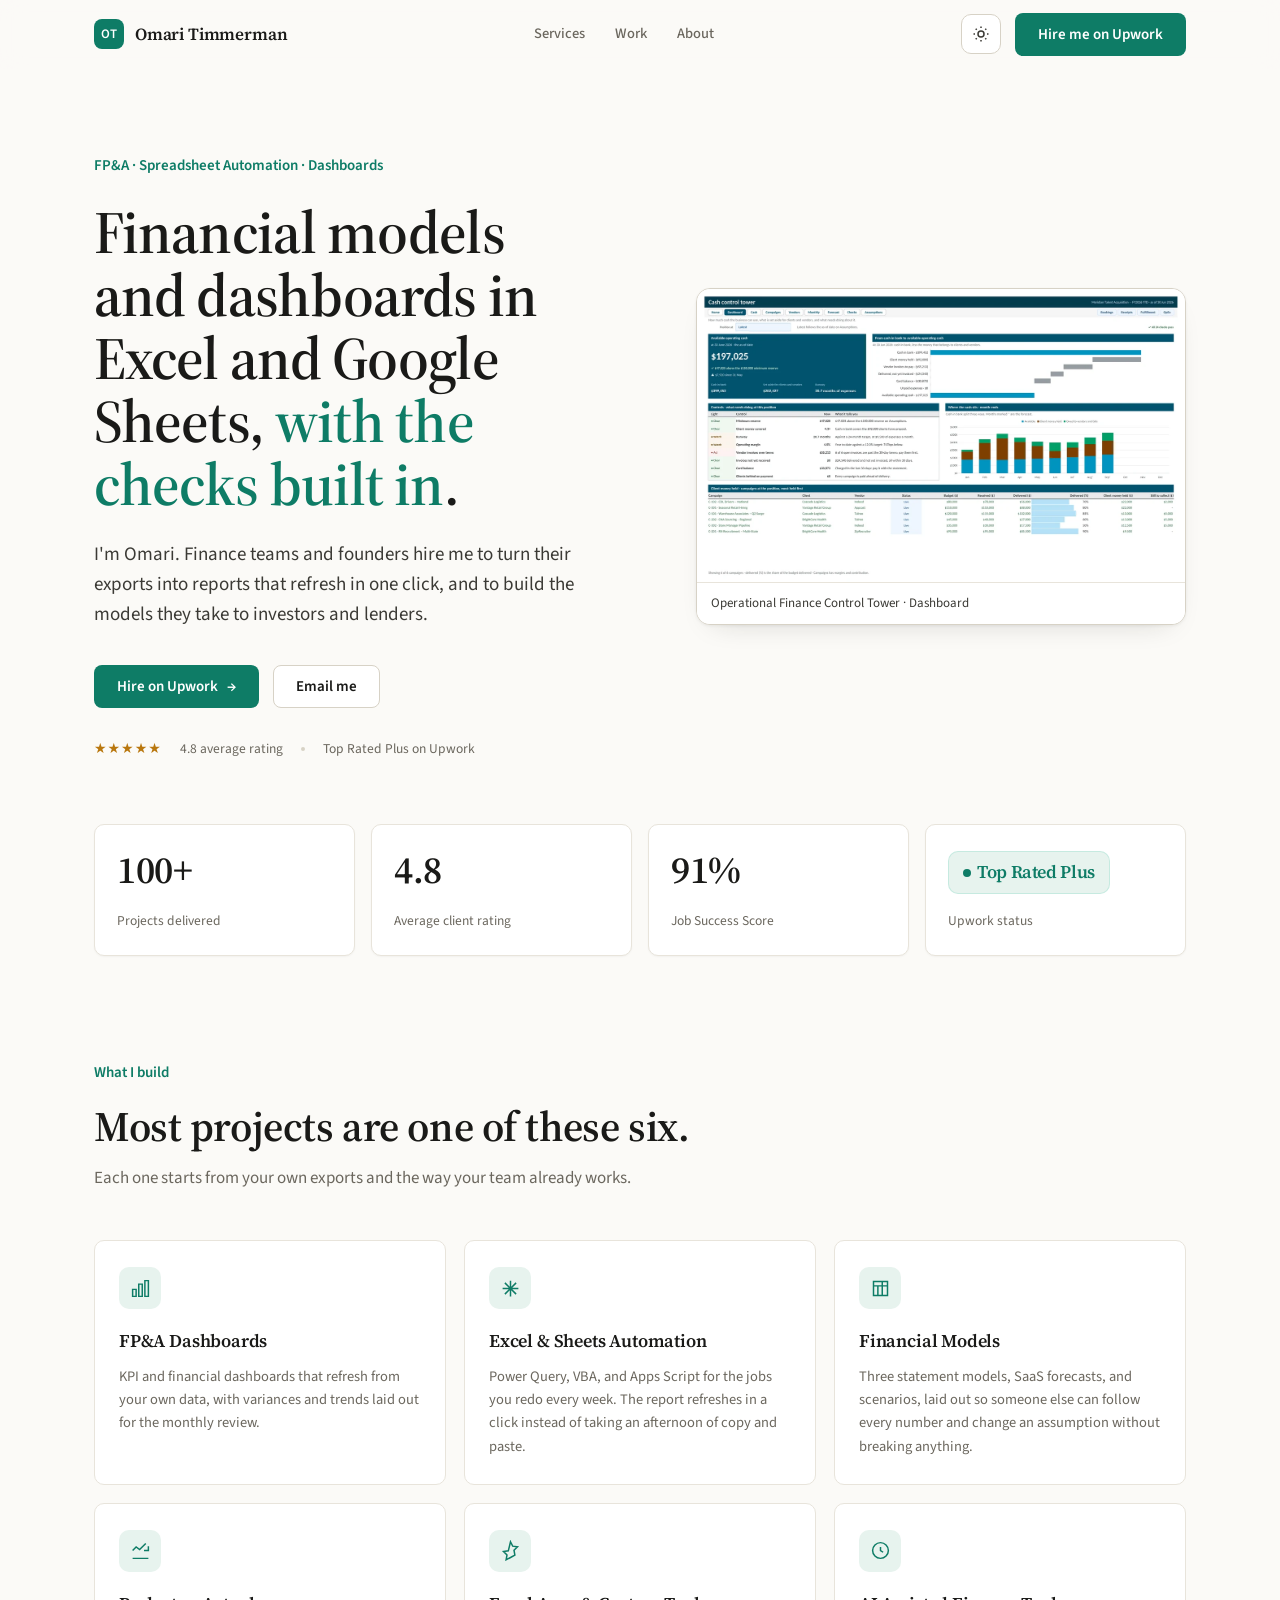
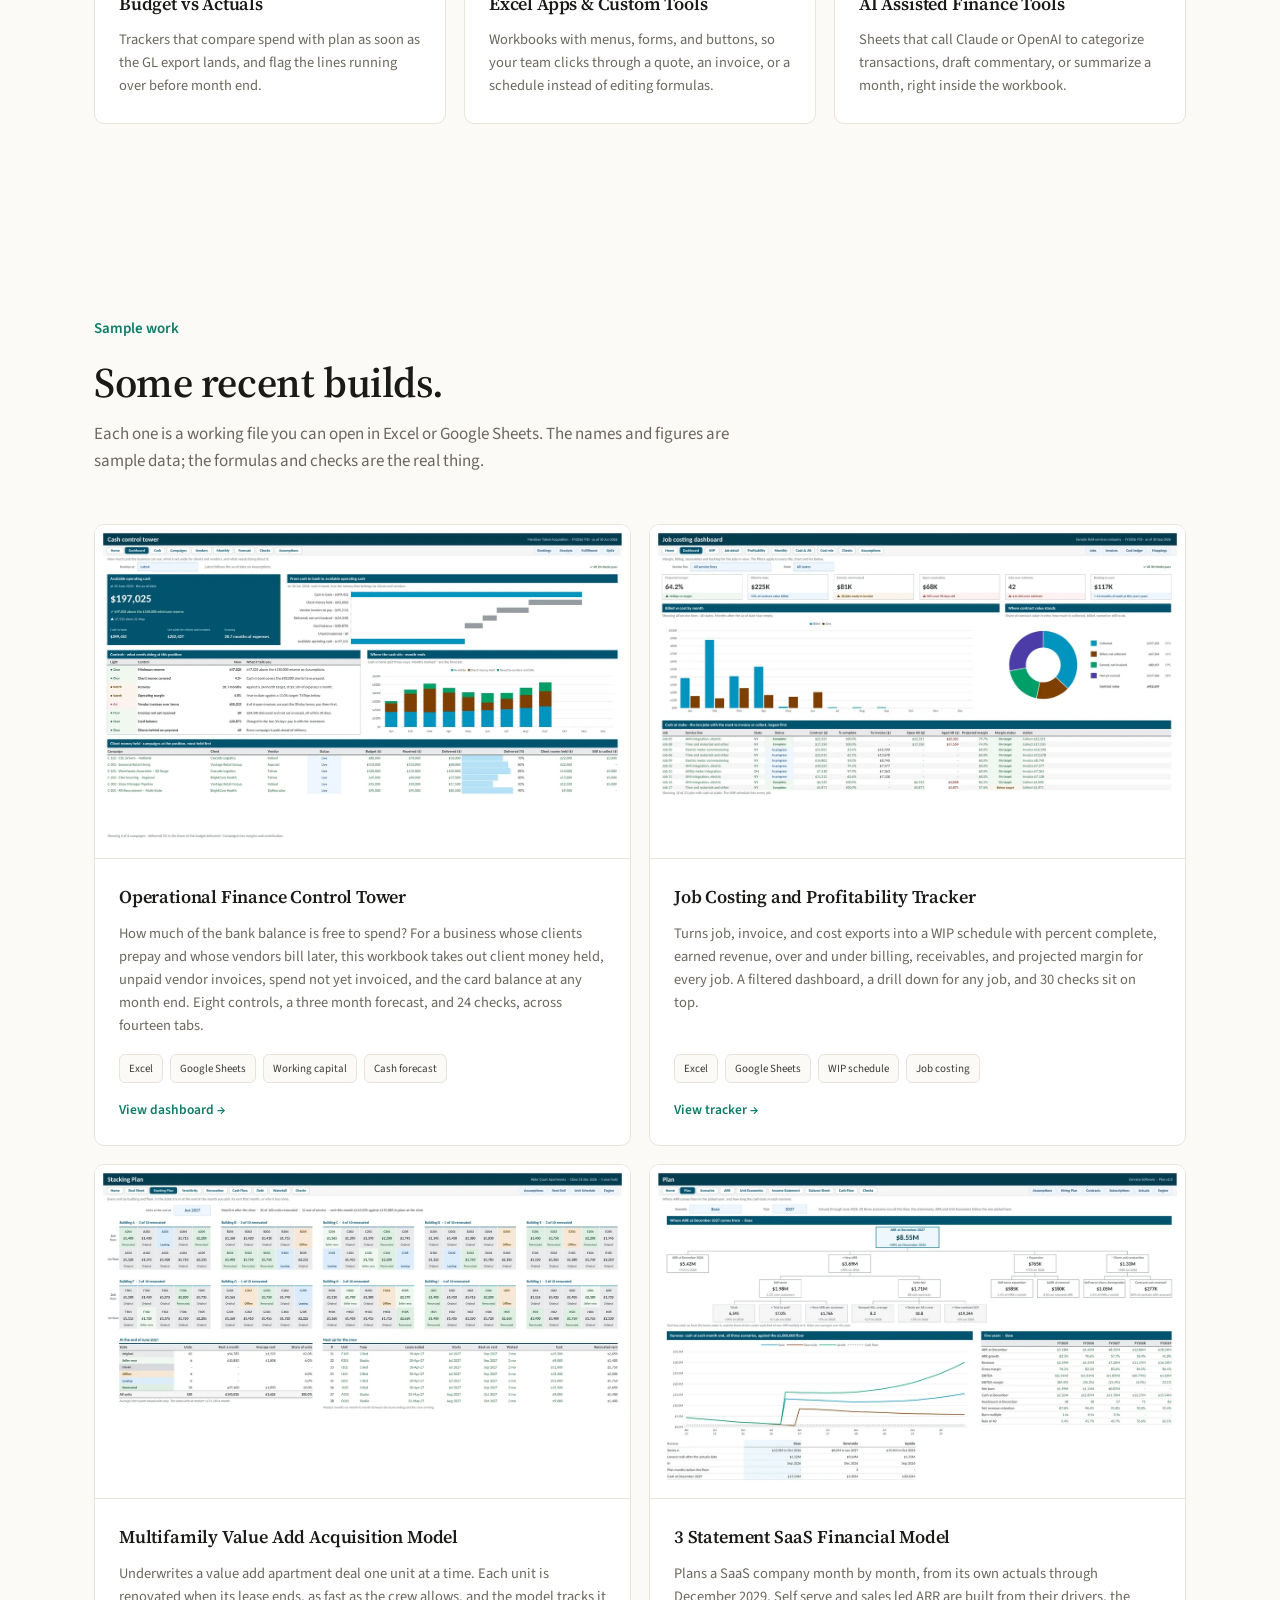
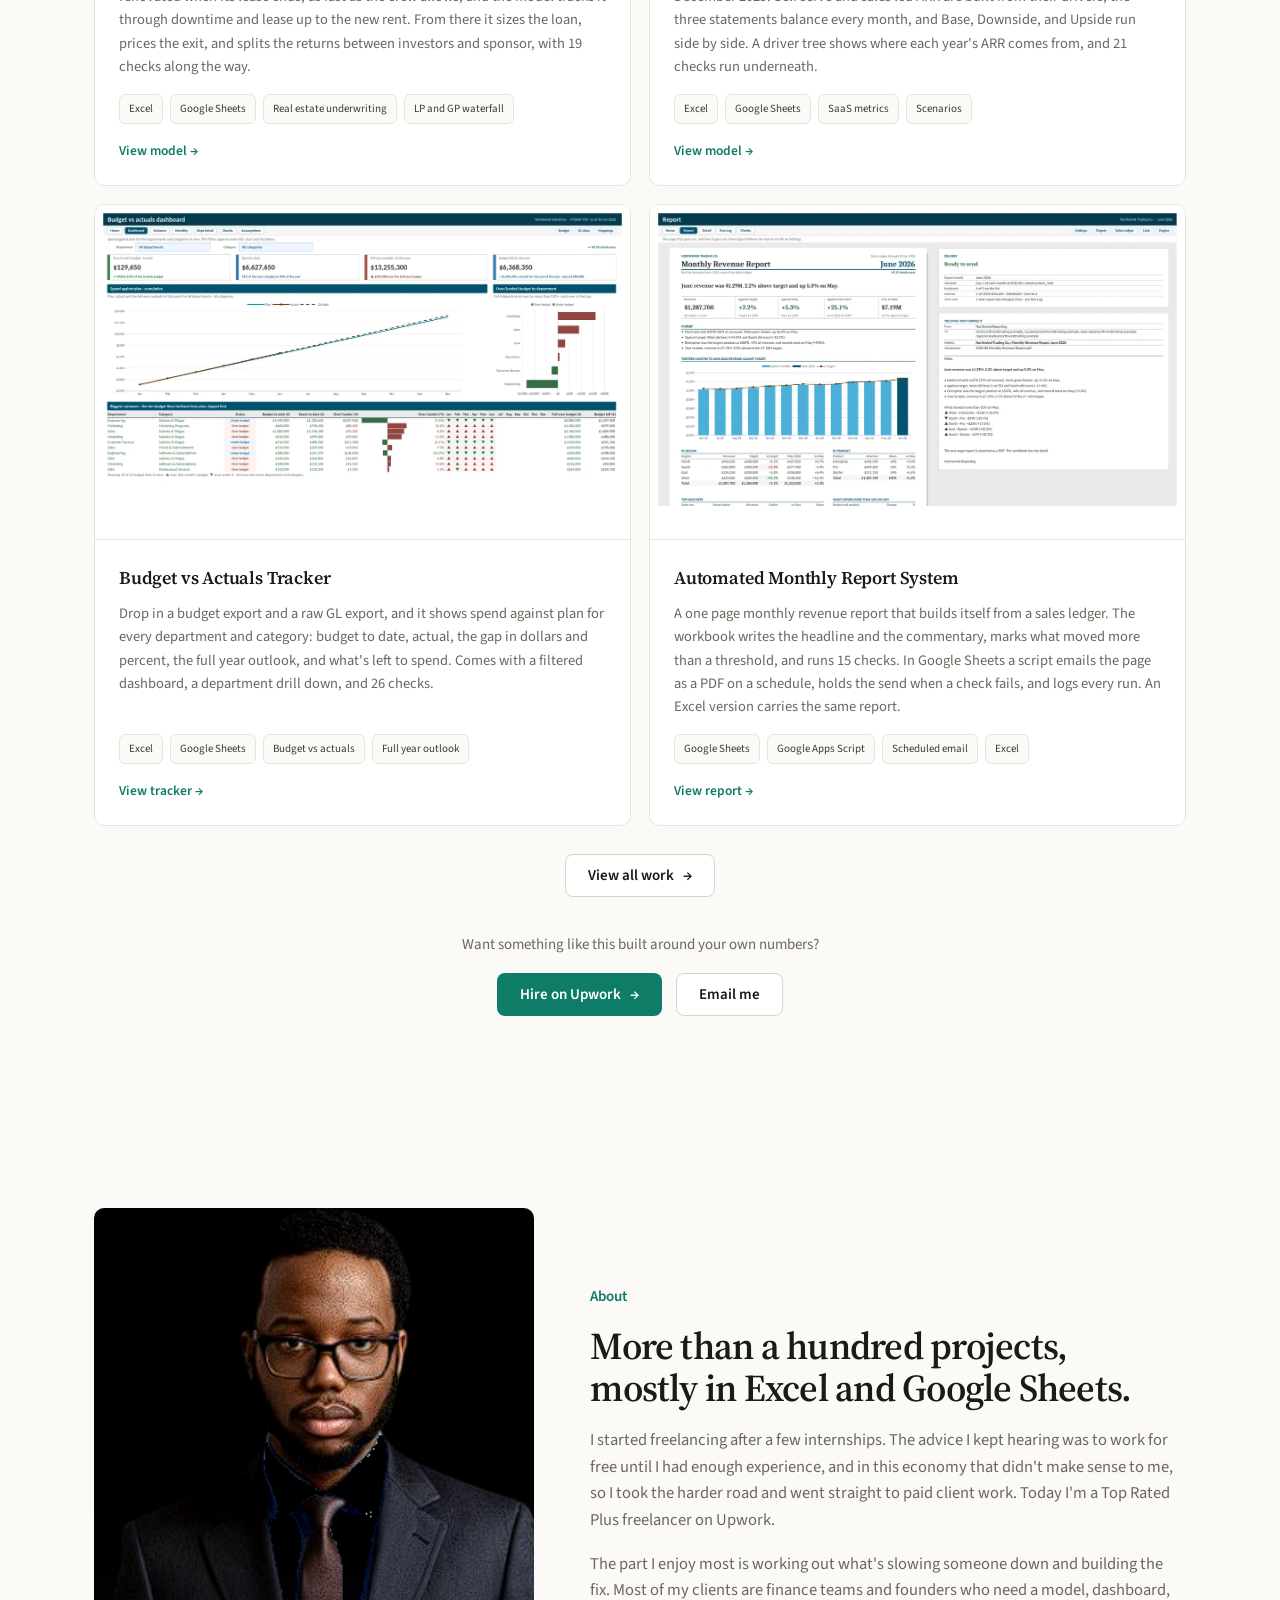
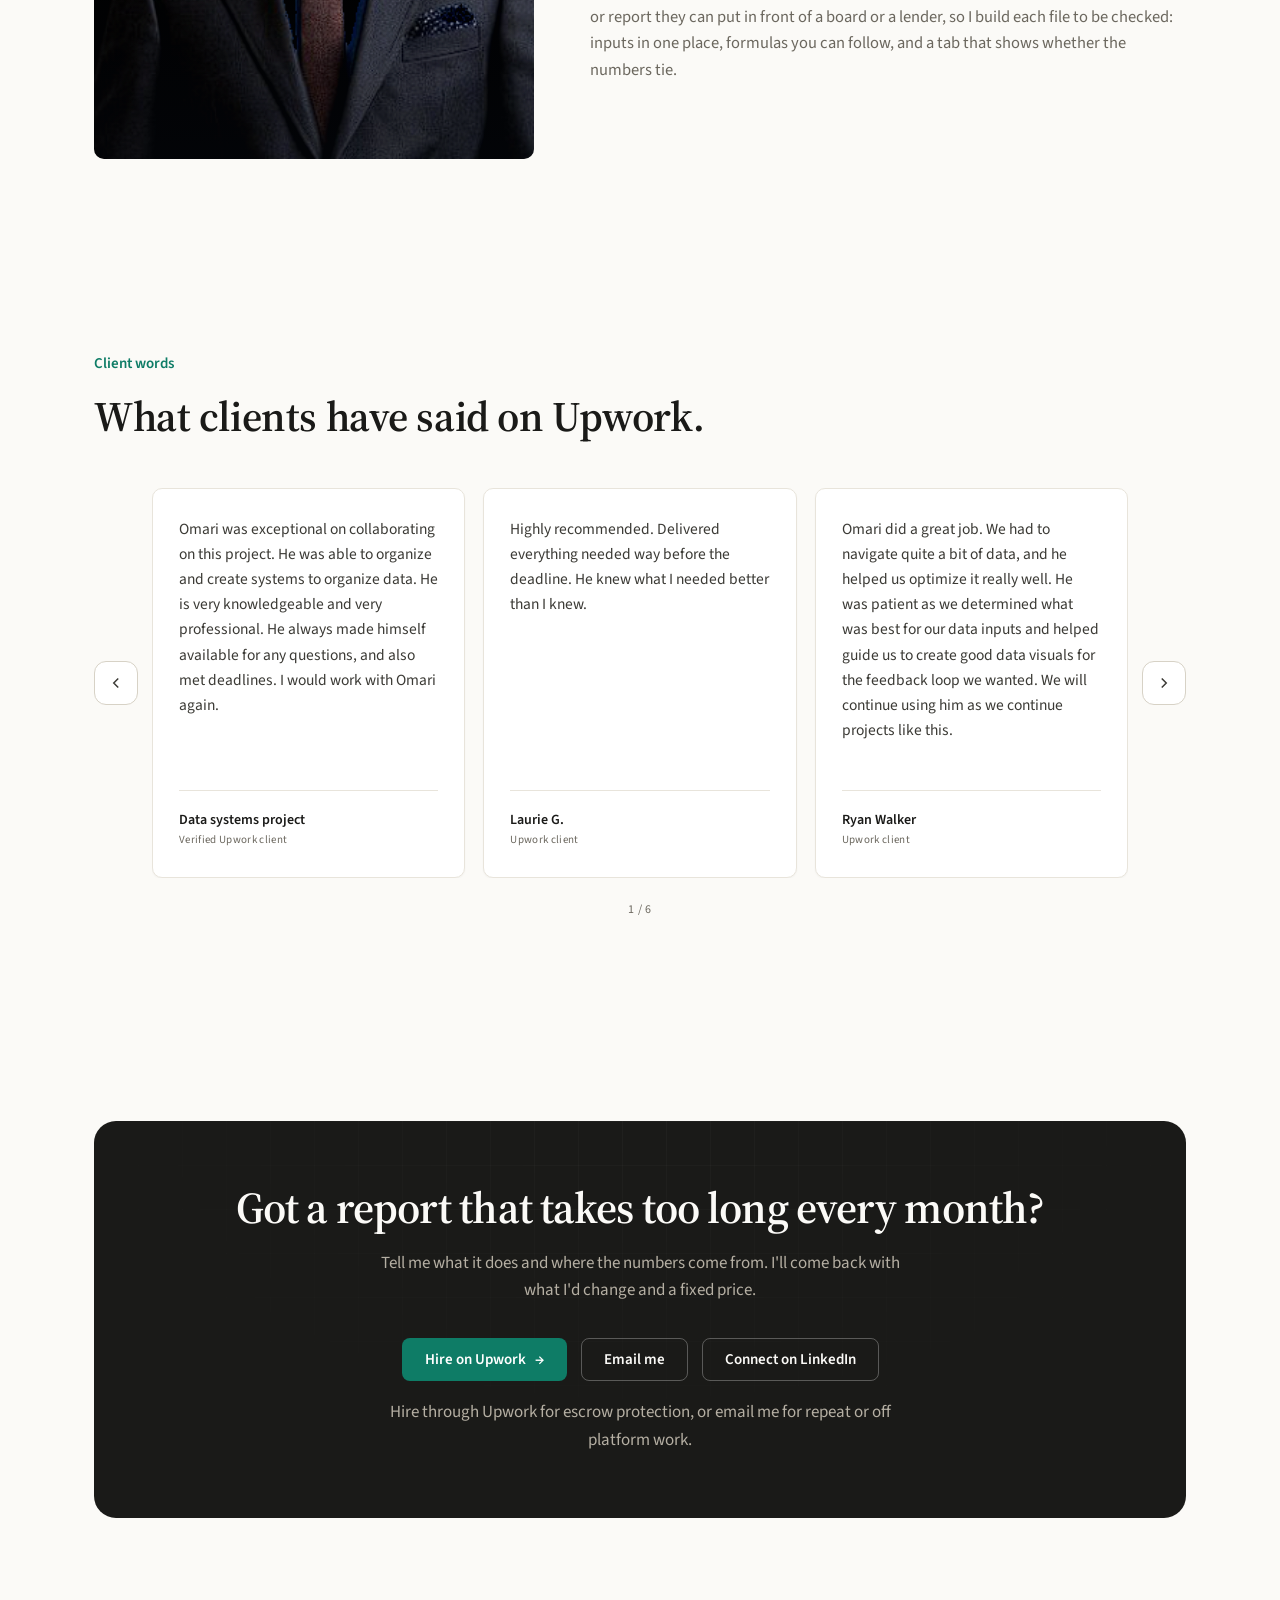
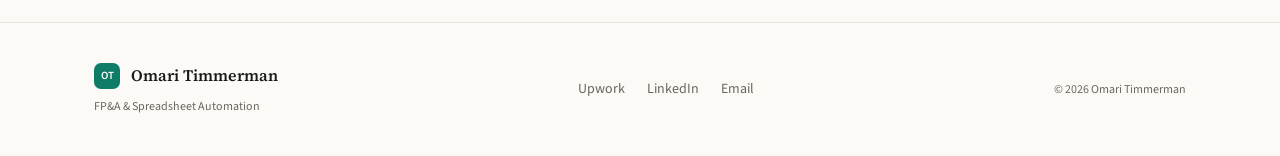
==== commit c46f797c: "Automated Monthly Report System page rebuilt on v2.0 The seventh sample build is redone as a one pag" ====
--- a/index.html
+++ b/index.html
@@ -24,7 +24,7 @@
 <link rel="preconnect" href="https://fonts.googleapis.com">
 <link rel="preconnect" href="https://fonts.gstatic.com" crossorigin>
 <link href="https://fonts.googleapis.com/css2?family=Source+Sans+3:wght@400;500;600;700&family=Source+Serif+4:opsz,wght@8..60,500;8..60,600;8..60,700&display=swap" rel="stylesheet">
-<link rel="stylesheet" href="styles.css?v=20261114c">
+<link rel="stylesheet" href="styles.css?v=20261115a">
 </head>
 <body>
 
@@ -318,11 +318,11 @@
   </div>
 </footer>
 
-<script src="theme.js?v=20261114c"></script>
-<script src="reveal.js?v=20261114c"></script>
-<script src="works.js?v=20261114c"></script>
-<script src="works-render.js?v=20261114c"></script>
-<script src="testimonials.js?v=20261114c"></script>
+<script src="theme.js?v=20261115a"></script>
+<script src="reveal.js?v=20261115a"></script>
+<script src="works.js?v=20261115a"></script>
+<script src="works-render.js?v=20261115a"></script>
+<script src="testimonials.js?v=20261115a"></script>
 <script>
   renderFeaturedWorks(document.getElementById('featured-work'));
   initTestimonialCarousel();
--- a/styles.css
+++ b/styles.css
@@ -1003,3 +1003,8 @@
 }
 @media (max-width:345px){.build-pager__count{display:none}}
 @media (max-width:345px){.brand{font-size:14px}}
+
+/* 14 Nov 2026: the capabilities deck now has 20 slides. On wide screens the slide numbers share the bar, so every number shows without scrolling sideways. Phones keep the swipeable strip. */
+@media (min-width:681px){
+  .deck-jump .view-tab--num{flex:1 1 0;min-width:0;padding-left:0;padding-right:0}
+}
